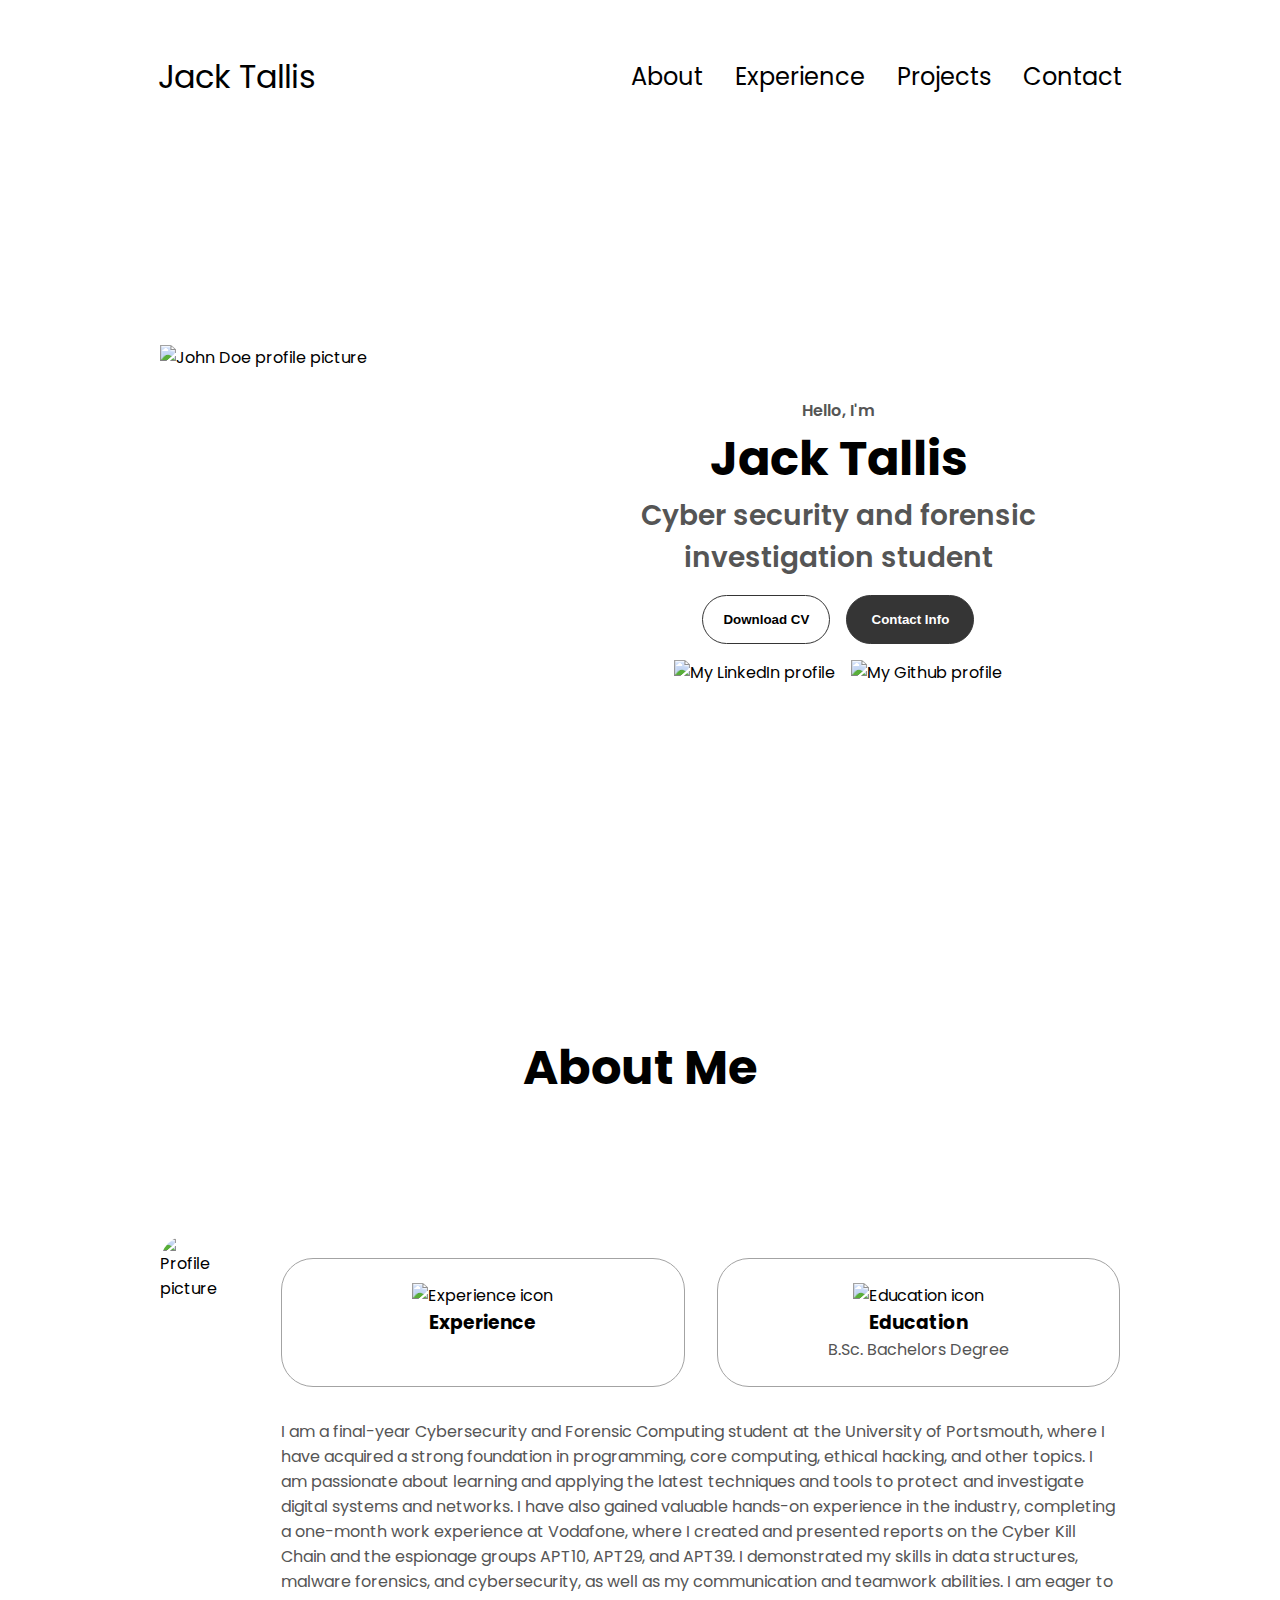
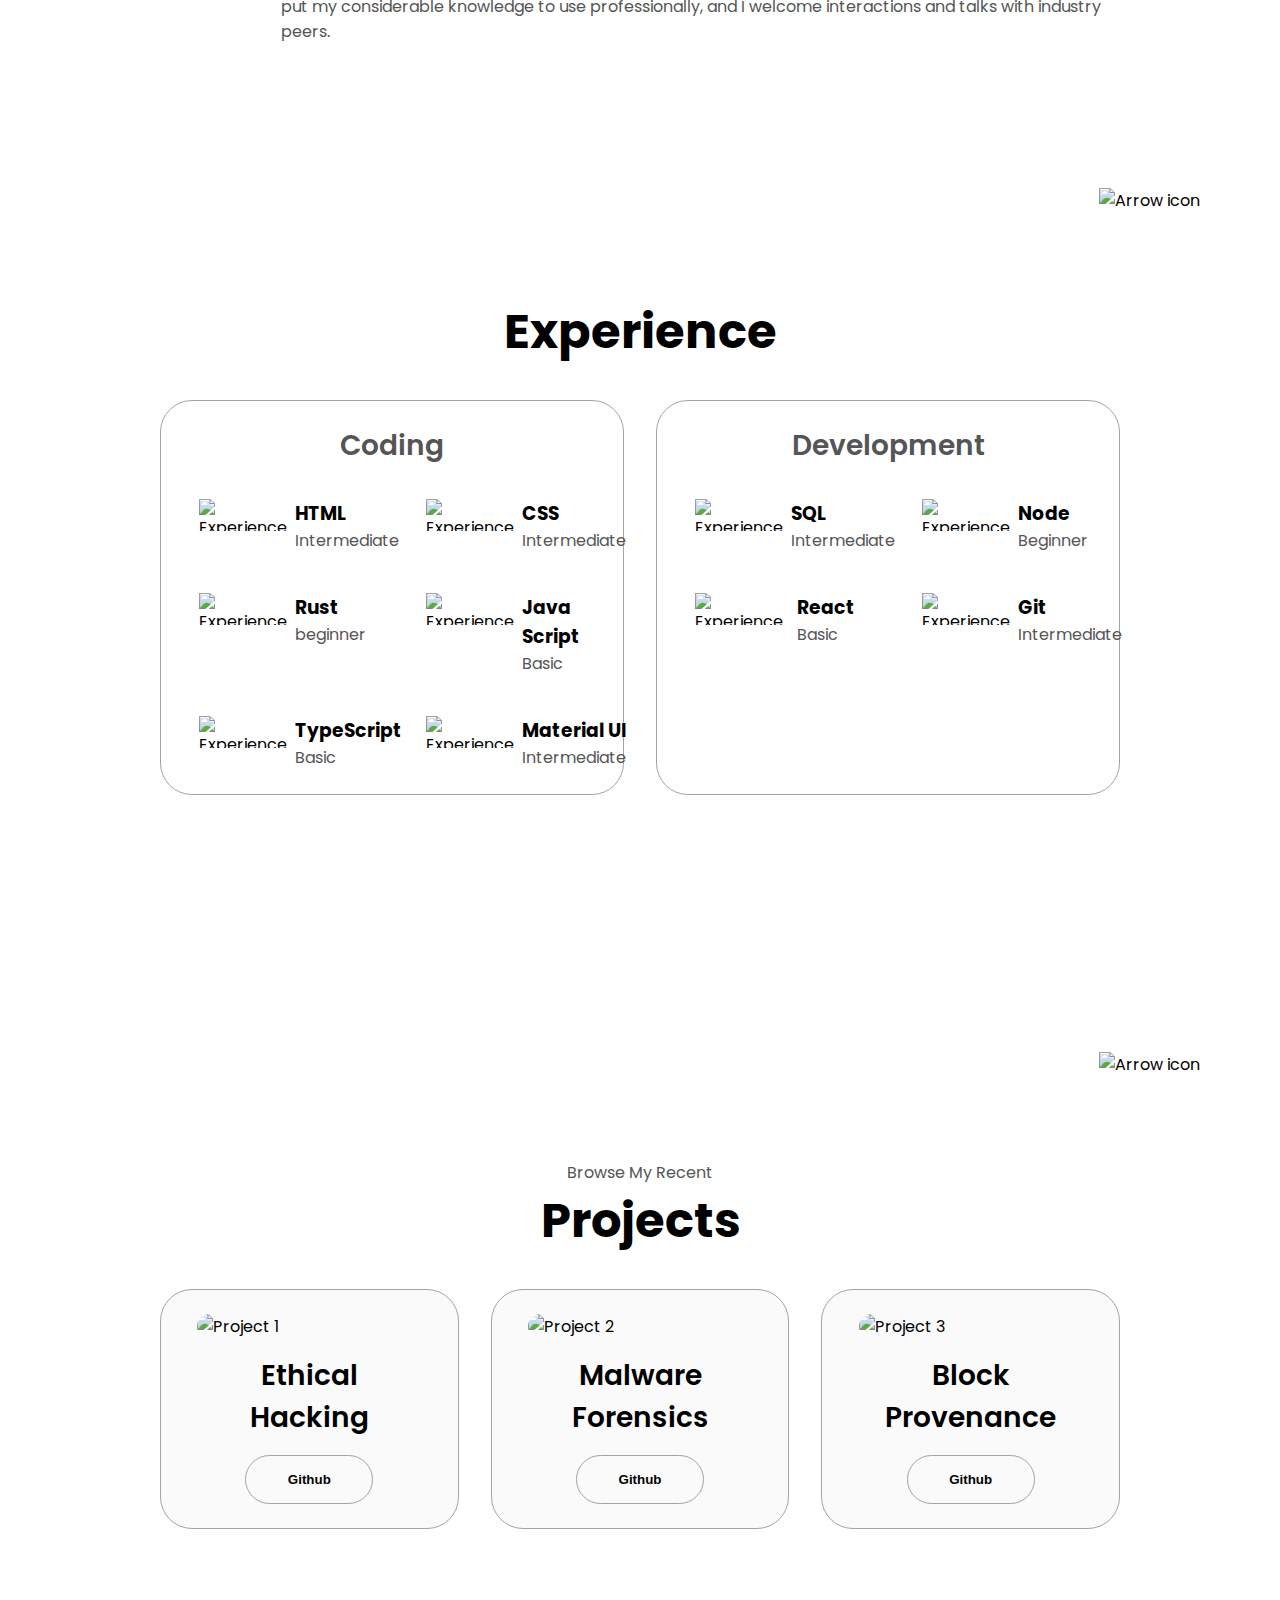
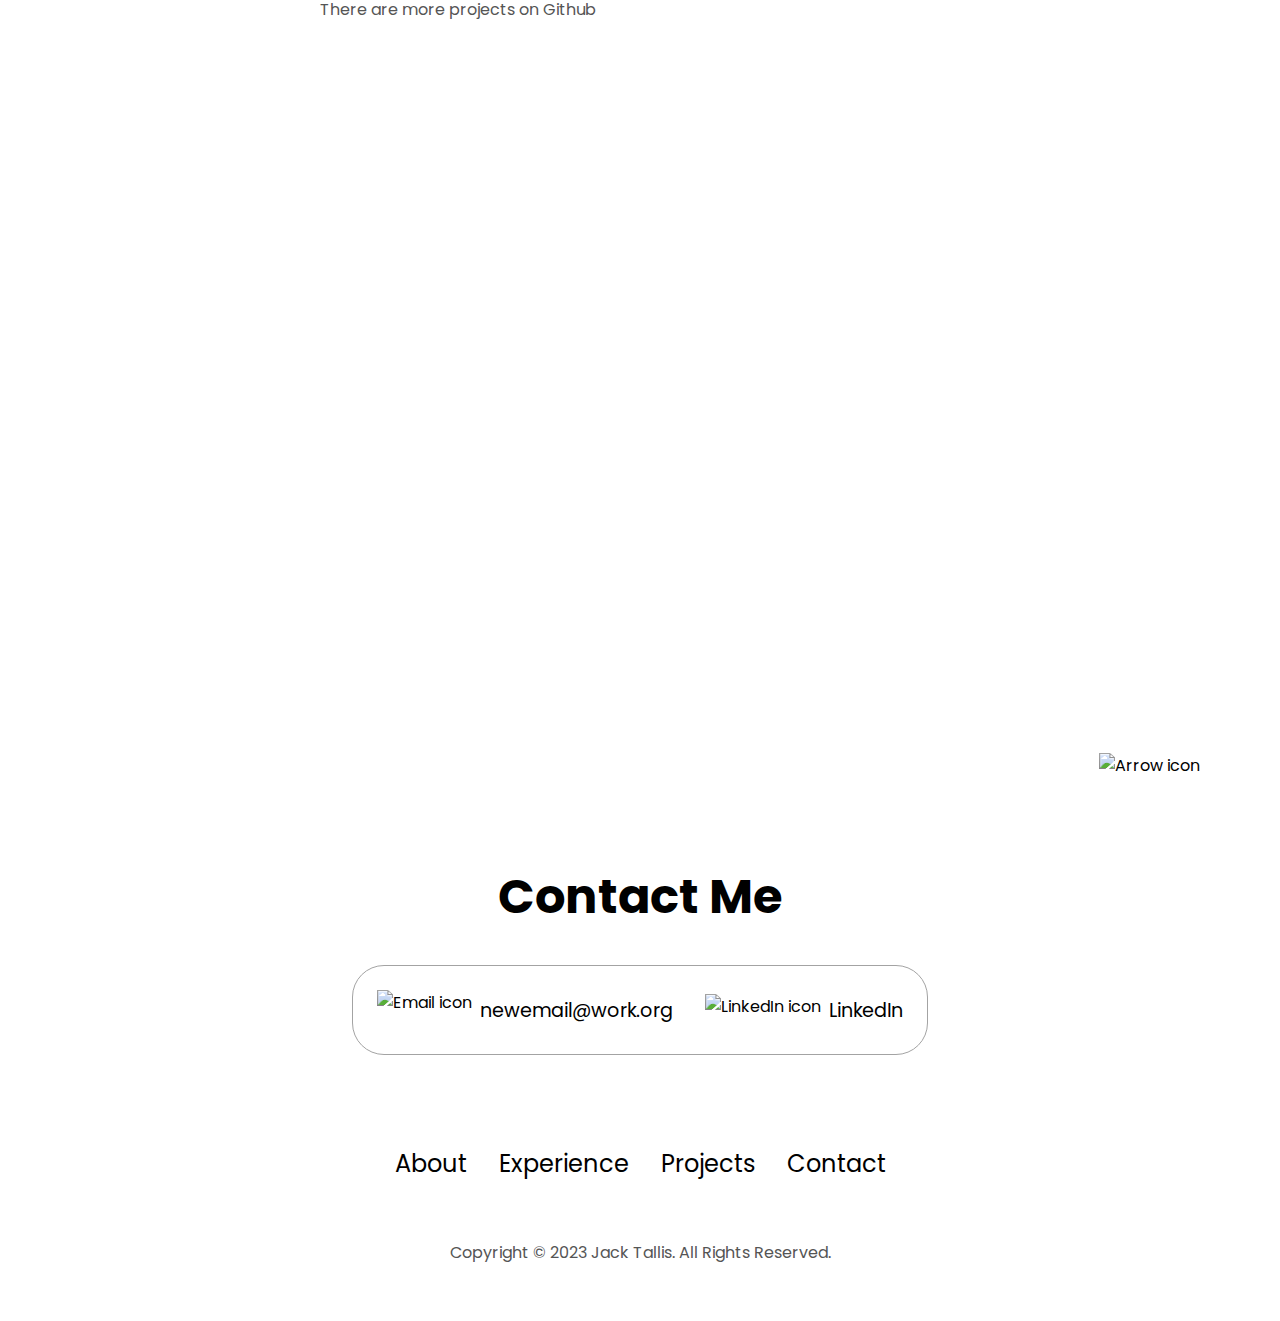
==== index.html @ be86a672 "Add files via upload" ====
<!DOCTYPE html>
<html lang="en">
  <head>
    <meta charset="UTF-8" />
    <meta http-equiv="X-UA-Compatible" content="IE=edge" />
    <meta name="viewport" content="width=device-width, initial-scale=1.0" />
    <title>My Portfolio</title>
    <link rel="stylesheet" href="style.css" />
    <link rel="stylesheet" href="mediaqueries.css" />
  </head>
  <body>
    <nav id="desktop-nav">
      <div class="logo">Jack Tallis</div>
      <div>
        <ul class="nav-links">
          <li><a href="#about">About</a></li>
          <li><a href="#experience">Experience</a></li>
          <li><a href="#projects">Projects</a></li>
          <li><a href="#contact">Contact</a></li>
        </ul>
      </div>
    </nav>
    <nav id="hamburger-nav">
      <div class="logo">Jack Tallis</div>
      <div class="hamburger-menu">
        <div class="hamburger-icon" onclick="toggleMenu()">
          <span></span>
          <span></span>
          <span></span>
        </div>
        <div class="menu-links">
          <li><a href="#about" onclick="toggleMenu()">About</a></li>
          <li><a href="#experience" onclick="toggleMenu()">Experience</a></li>
          <li><a href="#projects" onclick="toggleMenu()">Projects</a></li>
          <li><a href="#contact" onclick="toggleMenu()">Contact</a></li>
        </div>
      </div>
    </nav>
    <section id="profile">
      <div class="section__pic-container">
        <img src="./assets/Question_mark_(black).svg.png" alt="John Doe profile picture" />
      </div>
      <div class="section__text">
        <p class="section__text__p1">Hello, I'm</p>
        <h1 class="title">Jack Tallis</h1>
        <p class="section__text__p2">Cyber security and forensic investigation student</p>
        <div class="btn-container">
          <button
            class="btn btn-color-2"
            onclick="window.open('./assets/Jack_Tallis_CV_2024.docx-2.pdf')"
          >
            Download CV
          </button>
          <button class="btn btn-color-1" onclick="location.href='./#contact'">
            Contact Info
          </button>
        </div>
        <div id="socials-container">
          <img
            src="./assets/linkedin.png"
            alt="My LinkedIn profile"
            class="icon"
            onclick="location.href='https://www.linkedin.com/in/jack-tallis-8a9470176/'"
          />
          <img
            src="./assets/github.png"
            alt="My Github profile"
            class="icon"
            onclick="location.href='https://github.com/JackTallis'"
          />
        </div>
      </div>
    </section>
    <section id="about">
      <p class="section__text__p1"></p>
      <h1 class="title">About Me</h1>
      <div class="section-container">
        <div class="section__pic-container">
          <img
            src="./assets/Question_mark_(black).svg.png"
            alt="Profile picture"
            class="about-pic"
          />
        </div>
        <div class="about-details-container">
          <div class="about-containers">
            <div class="details-container">
              <img
                src="./assets/experience.png"
                alt="Experience icon"
                class="icon"
              />
              <h3>Experience</h3>
              <p> <br /></p>
            </div>
            <div class="details-container">
              <img
                src="./assets/education.png"
                alt="Education icon"
                class="icon"
              />
              <h3>Education</h3>
              <p>B.Sc. Bachelors Degree<br /></p>
            </div>
          </div>
          <div class="text-container">
            <p>
              I am a final-year Cybersecurity and Forensic Computing student at the University of Portsmouth, where I have acquired a strong foundation in programming, core computing, ethical hacking, and other topics. I am passionate about learning and applying the latest techniques and tools to protect and investigate digital systems and networks.

              I have also gained valuable hands-on experience in the industry, completing a one-month work experience at Vodafone, where I created and presented reports on the Cyber Kill Chain and the espionage groups APT10, APT29, and APT39. I demonstrated my skills in data structures, malware forensics, and cybersecurity, as well as my communication and teamwork abilities. I am eager to put my considerable knowledge to use professionally, and I welcome interactions and talks with industry peers.
            </p>
          </div>
        </div>
      </div>
      <img
        src="./assets/arrow.png"
        alt="Arrow icon"
        class="icon arrow"
        onclick="location.href='./#experience'"
      />
    </section>
    <section id="experience">
      <p class="section__text__p1"></p>
      <h1 class="title">Experience</h1>
      <div class="experience-details-container">
        <div class="about-containers">
          <div class="details-container">
            <h2 class="experience-sub-title">Coding</h2>
            <div class="article-container">
              <article>
                <img
                  src="./assets/checkmark.png"
                  alt="Experience icon"
                  class="icon"
                />
                <div>
                  <h3>HTML</h3>
                  <p>Intermediate</p>
                </div>
              </article>
              <article>
                <img
                  src="./assets/checkmark.png"
                  alt="Experience icon"
                  class="icon"
                />
                <div>
                  <h3>CSS</h3>
                  <p>Intermediate</p>
                </div>
              </article>
              <article>
                <img
                  src="./assets/checkmark.png"
                  alt="Experience icon"
                  class="icon"
                />
                <div>
                  <h3>Rust</h3>
                  <p>beginner</p>
                </div>
              </article>
              <article>
                <img
                  src="./assets/checkmark.png"
                  alt="Experience icon"
                  class="icon"
                />
                <div>
                  <h3>Java Script</h3>
                  <p>Basic</p>
                </div>
              </article>
              <article>
                <img
                  src="./assets/checkmark.png"
                  alt="Experience icon"
                  class="icon"
                />
                <div>
                  <h3>TypeScript</h3>
                  <p>Basic</p>
                </div>
              </article>
              <article>
                <img
                  src="./assets/checkmark.png"
                  alt="Experience icon"
                  class="icon"
                />
                <div>
                  <h3>Material UI</h3>
                  <p>Intermediate</p>
                </div>
              </article>
            </div>
          </div>
          <div class="details-container">
            <h2 class="experience-sub-title">Development</h2>
            <div class="article-container">
              <article>
                <img
                  src="./assets/checkmark.png"
                  alt="Experience icon"
                  class="icon"
                />
                <div>
                  <h3>SQL</h3>
                  <p>Intermediate</p>
                </div>
              </article>
              <article>
                <img
                  src="./assets/checkmark.png"
                  alt="Experience icon"
                  class="icon"
                />
                <div>
                  <h3>Node</h3>
                  <p>Beginner</p>
                </div>
              </article>
              <article>
                <img
                  src="./assets/checkmark.png"
                  alt="Experience icon"
                  class="icon"
                />
                <div>
                  <h3>React</h3>
                  <p>Basic</p>
                </div>
              </article>
              <article>
                <img
                  src="./assets/checkmark.png"
                  alt="Experience icon"
                  class="icon"
                />
                <div>
                  <h3>Git</h3>
                  <p>Intermediate</p>
                </div>
              </article>
            </div>
          </div>
        </div>
      </div>
      <img
        src="./assets/arrow.png"
        alt="Arrow icon"
        class="icon arrow"
        onclick="location.href='./#projects'"
      />
    </section>
    <section id="projects">
      <p class="section__text__p1">Browse My Recent</p>
      <h1 class="title">Projects</h1>
      <div class="experience-details-container">
        <div class="about-containers">
          <div class="details-container color-container">
            <div class="article-container">
              <img
                src="./assets/Question_mark_(black).svg.png"
                alt="Project 1"
                class="project-img"
              />
            </div>
            <h2 class="experience-sub-title project-title">Ethical Hacking</h2>
            <div class="btn-container">
              <button
                class="btn btn-color-2 project-btn"
                onclick="location.href='https://github.com/JackTallis'"
              >
                Github
              </button>
            </div>
          </div>
          <div class="details-container color-container">
            <div class="article-container">
              <img
                src="./assets/Question_mark_(black).svg.png"
                alt="Project 2"
                class="project-img"
              />
            </div>
            <h2 class="experience-sub-title project-title">Malware Forensics</h2>
            <div class="btn-container">
              <button
                class="btn btn-color-2 project-btn"
                onclick="location.href='https://github.com/JackTallis'"
              >
                Github
              </button>
            </div>
          </div>
          <div class="details-container color-container">
            <div class="article-container">
              <img
                src="./assets/Question_mark_(black).svg.png"
                alt="Project 3"
                class="project-img"
              />
            </div>
            <h2 class="experience-sub-title project-title">Block Provenance</h2>
            <div class="btn-container">
              <button
                class="btn btn-color-2 project-btn"
                onclick="location.href='https://github.com/JackTallis'"
              >
                Github
              </button>
            </div>
          </div>
        </div>
      </div>
      <img
        src="./assets/arrow.png"
        alt="Arrow icon"
        class="icon arrow"
        onclick="location.href='./#contact'"
      />
      <section> <p> There are more projects on Github</p></section>

    </section>
    <section id="contact">
      <p class="section__text__p1"></p>
      <h1 class="title">Contact Me</h1>
      <div class="contact-info-upper-container">
        <div class="contact-info-container">
          <img
            src="./assets/email.png"
            alt="Email icon"
            class="icon contact-icon email-icon"
          />
          <p><a href="mailto:examplemail@gmail.com">newemail@work.org</a></p>
        </div>
        <div class="contact-info-container">
          <img
            src="./assets/linkedin.png"
            alt="LinkedIn icon"
            class="icon contact-icon"
          />
          <p><a href="https://www.linkedin.com/in/jack-tallis-8a9470176/">LinkedIn</a></p>
        </div>
      </div>
    </section>
    <footer>
      <nav>
        <div class="nav-links-container">
          <ul class="nav-links">
            <li><a href="#about">About</a></li>
            <li><a href="#experience">Experience</a></li>
            <li><a href="#projects">Projects</a></li>
            <li><a href="#contact">Contact</a></li>
          </ul>
        </div>
      </nav>
      <p>Copyright &#169; 2023 Jack Tallis. All Rights Reserved.</p>
    </footer>
    <script src="script.js"></script>
  </body>
</html>
---- style.css ----
/* GENERAL */

@import url("https://fonts.googleapis.com/css2?family=Poppins:wght@300;400;500;600&display=swap");

* {
  margin: 0;
  padding: 0;
}

body {
  font-family: "Poppins", sans-serif;
}

html {
  scroll-behavior: smooth;
}

p {
  color: rgb(85, 85, 85);
}

/* TRANSITION */

a,
.btn {
  transition: all 300ms ease;
}

/* DESKTOP NAV */

nav,
.nav-links {
  display: flex;
}

nav {
  justify-content: space-around;
  align-items: center;
  height: 17vh;
}

.nav-links {
  gap: 2rem;
  list-style: none;
  font-size: 1.5rem;
}

a {
  color: black;
  text-decoration: none;
  text-decoration-color: white;
}

a:hover {
  color: grey;
  text-decoration: underline;
  text-underline-offset: 1rem;
  text-decoration-color: rgb(181, 181, 181);
}

.logo {
  font-size: 2rem;
}

.logo:hover {
  cursor: default;
}

/* HAMBURGER MENU */

#hamburger-nav {
  display: none;
}

.hamburger-menu {
  position: relative;
  display: inline-block;
}

.hamburger-icon {
  display: flex;
  flex-direction: column;
  justify-content: space-between;
  height: 24px;
  width: 30px;
  cursor: pointer;
}

.hamburger-icon span {
  width: 100%;
  height: 2px;
  background-color: black;
  transition: all 0.3 ease-in-out;
}

.menu-links {
  position: absolute;
  top: 100%;
  right: 0;
  background-color: white;
  width: fit-content;
  max-height: 0;
  overflow: hidden;
  transition: all 0.3 ease-in-out;
}

.menu-links a {
  display: block;
  padding: 10px;
  text-align: center;
  font-size: 1.5rem;
  color: black;
  text-decoration: none;
  transition: all 0.3 ease-in-out;
}

.menu-links li {
  list-style: none;
}

.menu-links.open {
  max-height: 300px;
}

.hamburger-icon.open span:first-child {
  transform: rotate(45deg) translate(10px, 5px);
}

.hamburger-icon.open span:nth-child(2) {
  opacity: 0;
}

.hamburger-icon.open span:last-child {
  transform: rotate(-45deg) translate(10px, -5px);
}

.hamburger-icon span:first-child {
  transform: none;
}

.hamburger-icon span:first-child {
  opacity: 1;
}

.hamburger-icon span:first-child {
  transform: none;
}

/* SECTIONS */

section {
  padding-top: 4vh;
  height: 96vh;
  margin: 0 10rem;
  box-sizing: border-box;
  min-height: fit-content;
}

.section-container {
  display: flex;
}

/* PROFILE SECTION */

#profile {
  display: flex;
  justify-content: center;
  gap: 5rem;
  height: 80vh;
}

.section__pic-container {
  display: flex;
  height: 400px;
  width: 400px;
  margin: auto 0;
}

.section__text {
  align-self: center;
  text-align: center;
}

.section__text p {
  font-weight: 600;
}

.section__text__p1 {
  text-align: center;
}

.section__text__p2 {
  font-size: 1.75rem;
  margin-bottom: 1rem;
}

.title {
  font-size: 3rem;
  text-align: center;
}

#socials-container {
  display: flex;
  justify-content: center;
  margin-top: 1rem;
  gap: 1rem;
}

/* ICONS */

.icon {
  cursor: pointer;
  height: 2rem;
}

/* BUTTONS */

.btn-container {
  display: flex;
  justify-content: center;
  gap: 1rem;
}

.btn {
  font-weight: 600;
  transition: all 300ms ease;
  padding: 1rem;
  width: 8rem;
  border-radius: 2rem;
}

.btn-color-1,
.btn-color-2 {
  border: rgb(53, 53, 53) 0.1rem solid;
}

.btn-color-1:hover,
.btn-color-2:hover {
  cursor: pointer;
}

.btn-color-1,
.btn-color-2:hover {
  background: rgb(53, 53, 53);
  color: white;
}

.btn-color-1:hover {
  background: rgb(0, 0, 0);
}

.btn-color-2 {
  background: none;
}

.btn-color-2:hover {
  border: rgb(255, 255, 255) 0.1rem solid;
}

.btn-container {
  gap: 1rem;
}

/* ABOUT SECTION */

#about {
  position: relative;
}

.about-containers {
  gap: 2rem;
  margin-bottom: 2rem;
  margin-top: 2rem;
}

.about-details-container {
  justify-content: center;
  flex-direction: column;
}

.about-containers,
.about-details-container {
  display: flex;
}

.about-pic {
  border-radius: 2rem;
}

.arrow {
  position: absolute;
  right: -5rem;
  bottom: 2.5rem;
}

.details-container {
  padding: 1.5rem;
  flex: 1;
  background: white;
  border-radius: 2rem;
  border: rgb(53, 53, 53) 0.1rem solid;
  border-color: rgb(163, 163, 163);
  text-align: center;
}

.section-container {
  gap: 4rem;
  height: 80%;
}

.section__pic-container {
  height: 400px;
  width: 400px;
  margin: auto 0;
}

/* EXPERIENCE SECTION */

#experience {
  position: relative;
}

.experience-sub-title {
  color: rgb(85, 85, 85);
  font-weight: 600;
  font-size: 1.75rem;
  margin-bottom: 2rem;
}

.experience-details-container {
  display: flex;
  justify-content: center;
  flex-direction: column;
}

.article-container {
  display: flex;
  text-align: initial;
  flex-wrap: wrap;
  flex-direction: row;
  gap: 2.5rem;
  justify-content: space-around;
}

article {
  display: flex;
  width: 10rem;
  justify-content: space-around;
  gap: 0.5rem;
}

article .icon {
  cursor: default;
}

/* PROJECTS SECTION */

#projects {
  position: relative;
}

.color-container {
  border-color: rgb(163, 163, 163);
  background: rgb(250, 250, 250);
}

.project-img {
  border-radius: 2rem;
  width: 90%;
  height: 90%;
}

.project-title {
  margin: 1rem;
  color: black;
}

.project-btn {
  color: black;
  border-color: rgb(163, 163, 163);
}

/* CONTACT */

#contact {
  display: flex;
  justify-content: center;
  flex-direction: column;
  height: 70vh;
}

.contact-info-upper-container {
  display: flex;
  justify-content: center;
  border-radius: 2rem;
  border: rgb(53, 53, 53) 0.1rem solid;
  border-color: rgb(163, 163, 163);
  background: (250, 250, 250);
  margin: 2rem auto;
  padding: 0.5rem;
}

.contact-info-container {
  display: flex;
  align-items: center;
  justify-content: center;
  gap: 0.5rem;
  margin: 1rem;
}

.contact-info-container p {
  font-size: larger;
}

.contact-icon {
  cursor: default;
}

.email-icon {
  height: 2.5rem;
}

/* FOOTER SECTION */

footer {
  height: 26vh;
  margin: 0 1rem;
}

footer p {
  text-align: center;
}
---- mediaqueries.css ----
@media screen and (max-width: 1400px) {
  #profile {
    height: 83vh;
    margin-bottom: 6rem;
  }
  .about-containers {
    flex-wrap: wrap;
  }
  #contact,
  #projects {
    height: fit-content;
  }
}

@media screen and (max-width: 1200px) {
  #desktop-nav {
    display: none;
  }
  #hamburger-nav {
    display: flex;
  }
  #experience,
  .experience-details-container {
    margin-top: 2rem;
  }
  #profile,
  .section-container {
    display: block;
  }
  .arrow {
    display: none;
  }
  section,
  .section-container {
    height: fit-content;
  }
  section {
    margin: 0 5%;
  }
  .section__pic-container {
    width: 275px;
    height: 275px;
    margin: 0 auto 2rem;
  }
  .about-containers {
    margin-top: 0;
  }
}

@media screen and (max-width: 600px) {
  #contact,
  footer {
    height: 40vh;
  }
  #profile {
    height: 83vh;
    margin-bottom: 0;
  }
  article {
    font-size: 1rem;
  }
  footer nav {
    height: fit-content;
    margin-bottom: 2rem;
  }
  .about-containers,
  .contact-info-upper-container,
  .btn-container {
    flex-wrap: wrap;
  }
  .contact-info-container {
    margin: 0;
  }
  .contact-info-container p,
  .nav-links li a {
    font-size: 1rem;
  }
  .experience-sub-title {
    font-size: 1.25rem;
  }
  .logo {
    font-size: 1.5rem;
  }
  .nav-links {
    flex-direction: column;
    gap: 0.5rem;
    text-align: center;
  }
  .section__pic-container {
    width: auto;
    height: 46vw;
    justify-content: center;
  }
  .section__text__p2 {
    font-size: 1.25rem;
  }
  .title {
    font-size: 2rem;
  }
  .text-container {
    text-align: justify;
  }
}
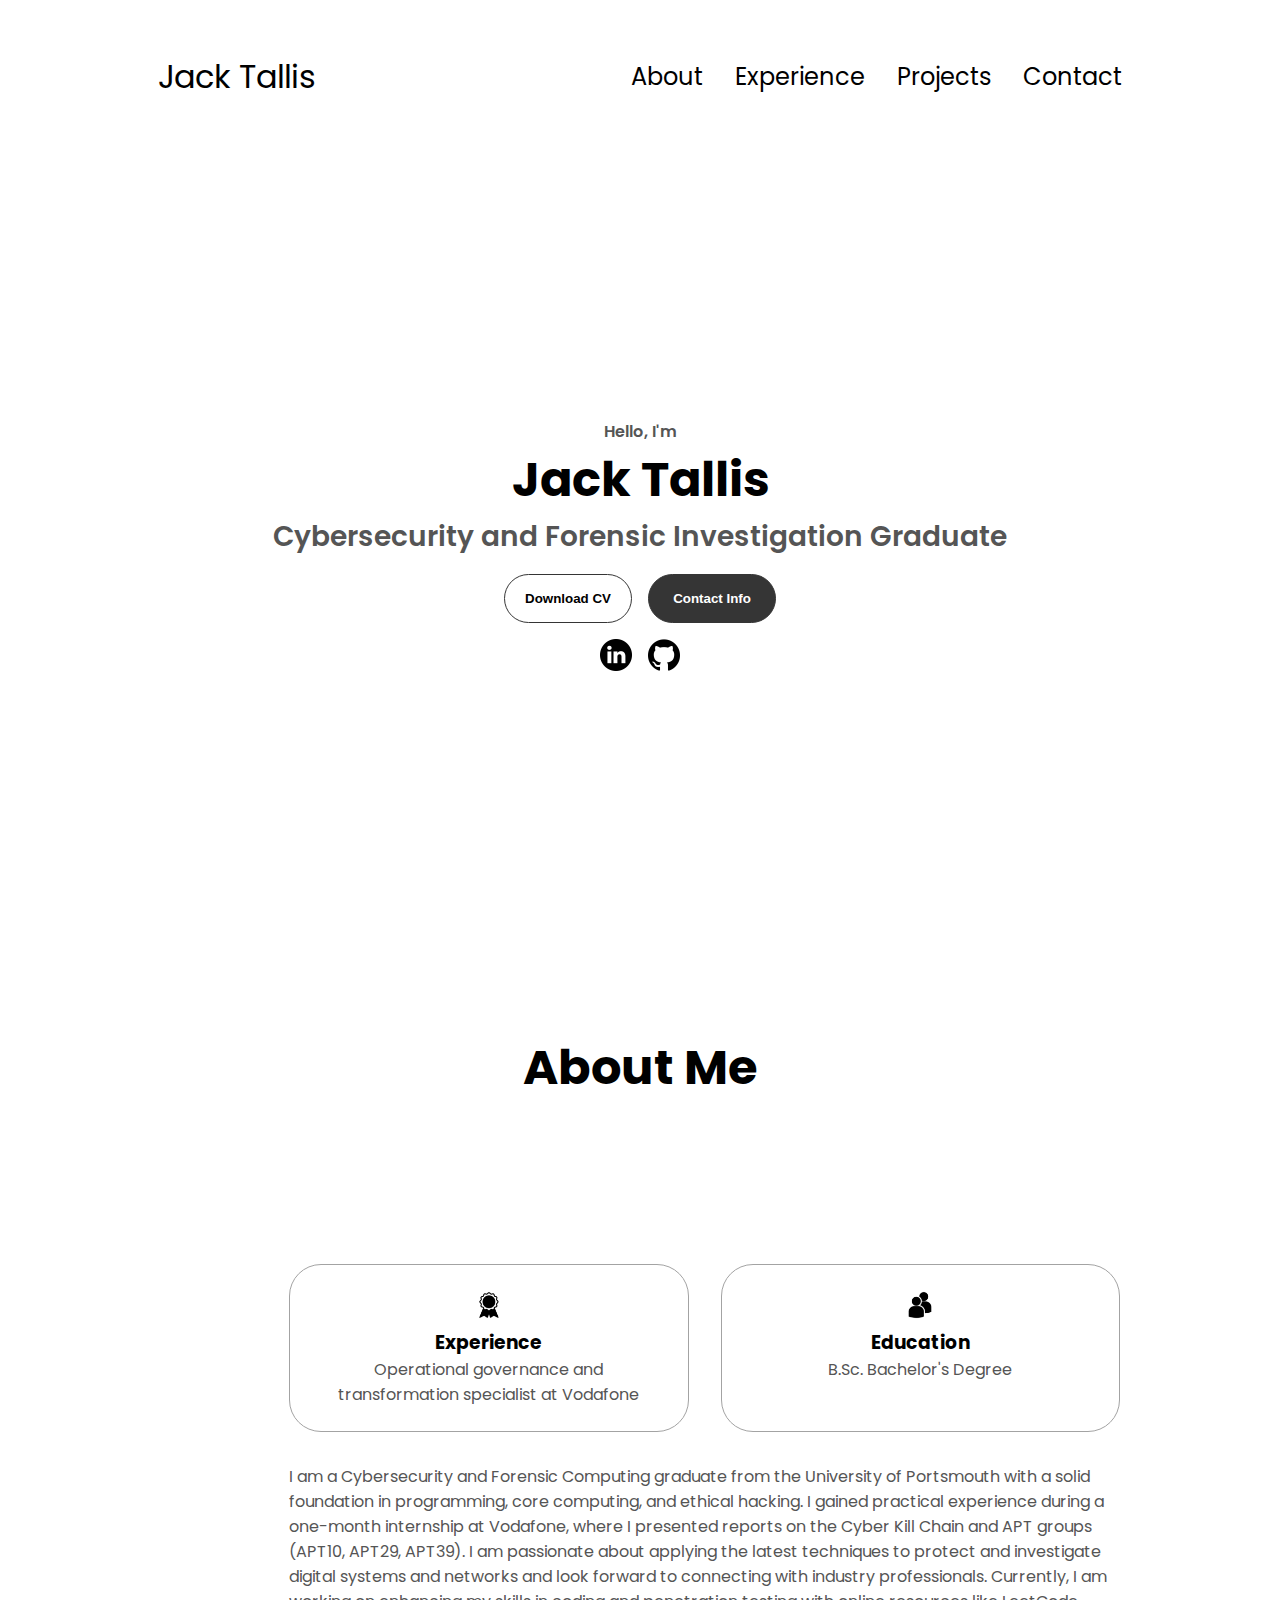
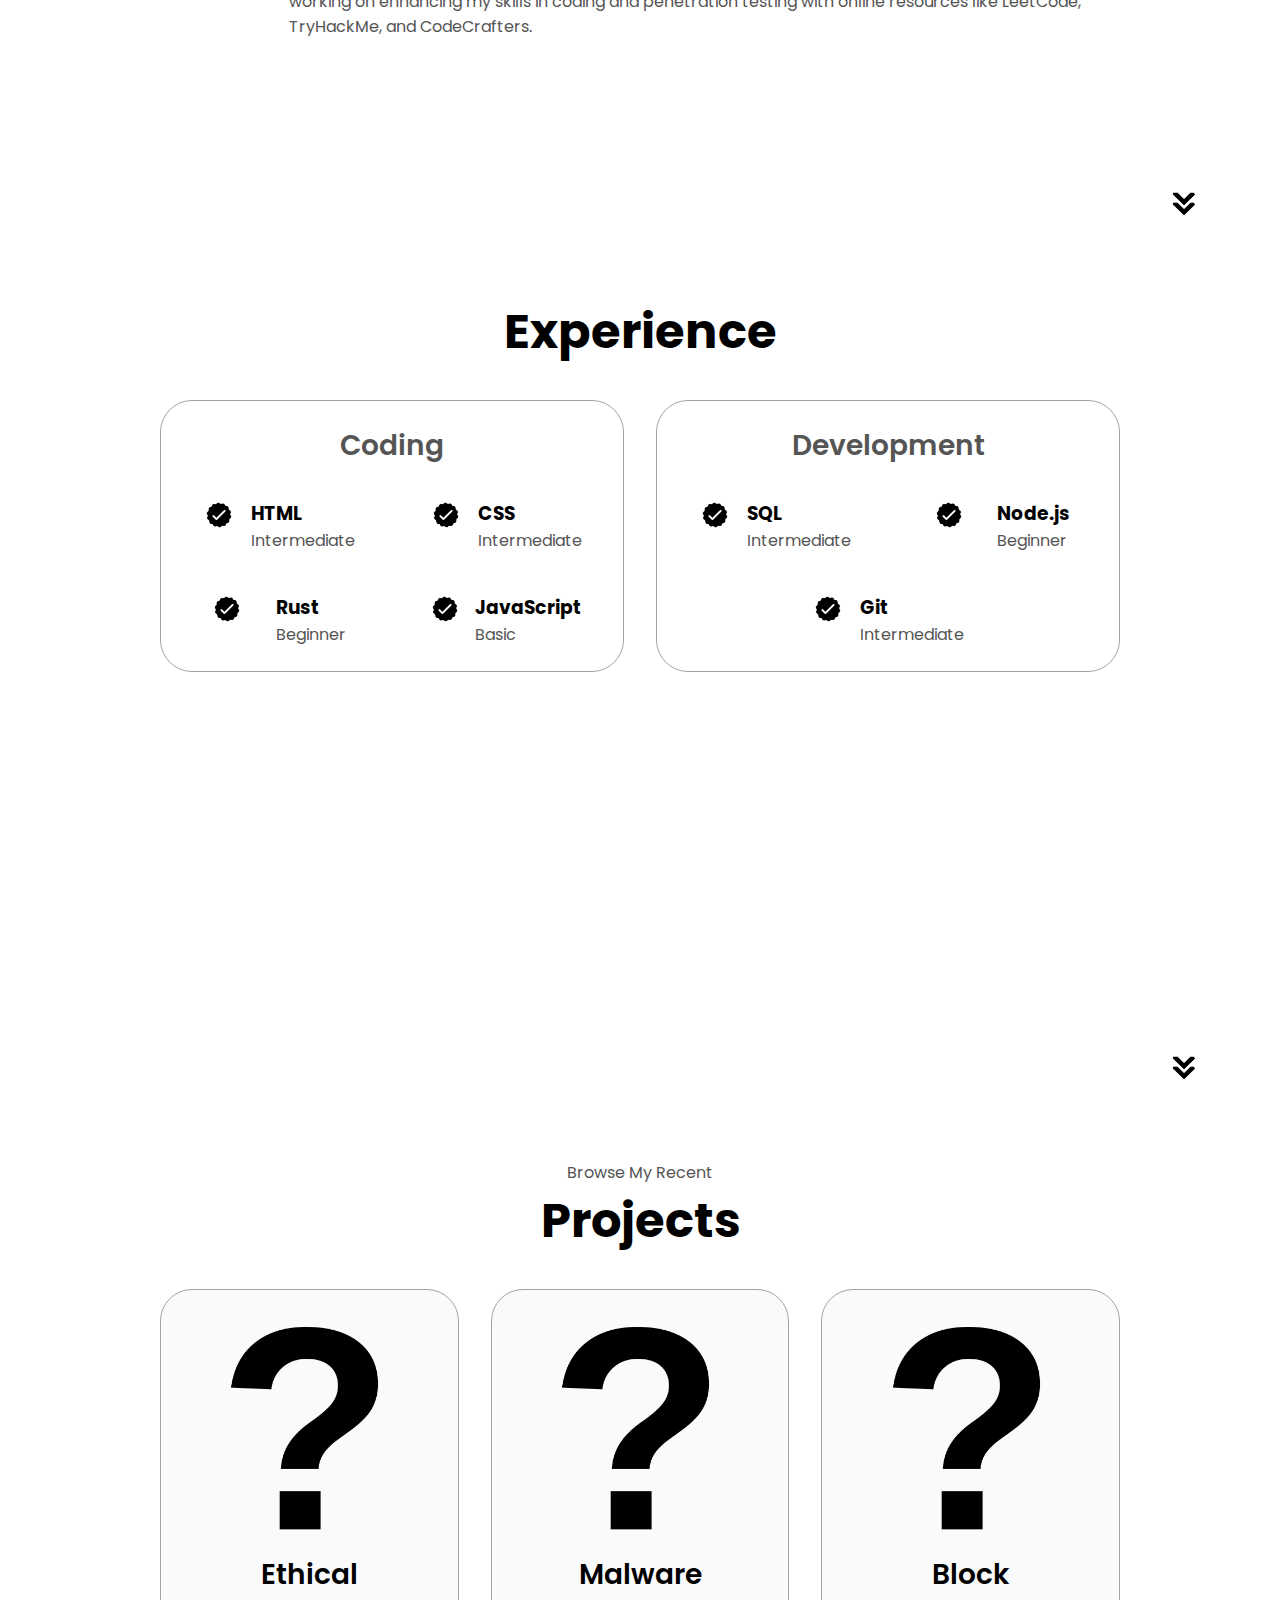
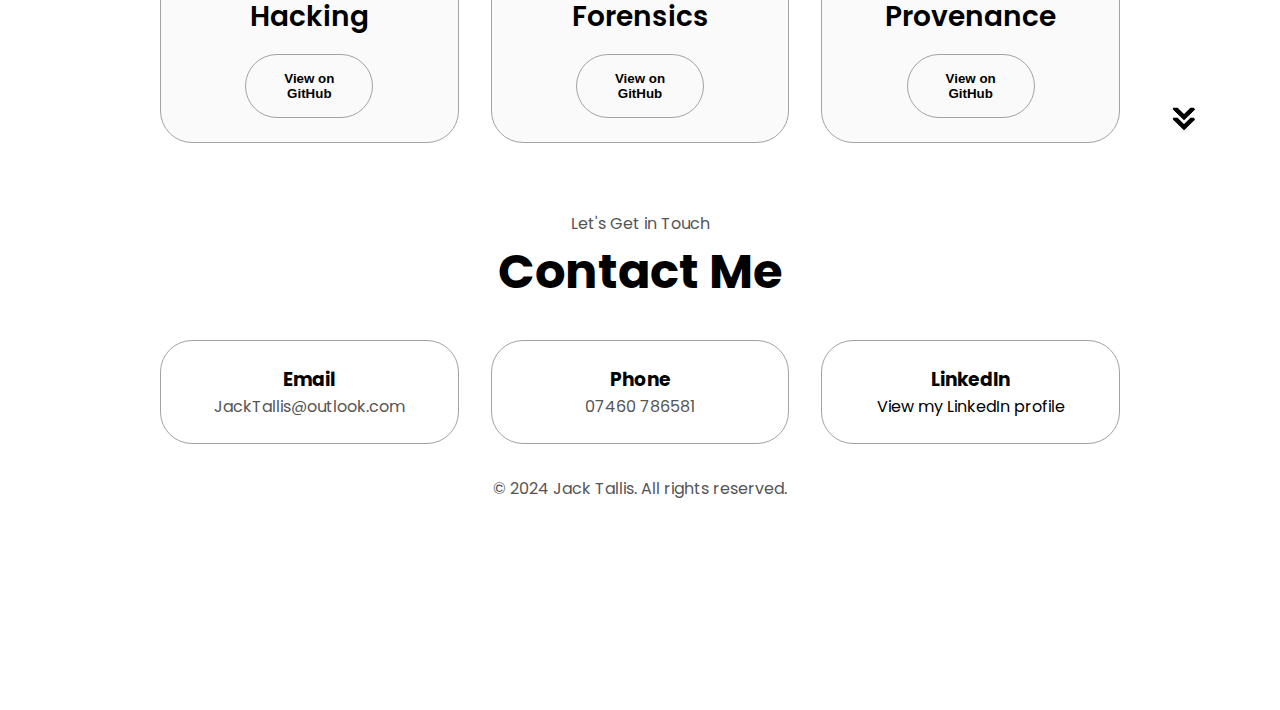
==== commit 2688313d: "Update index.html" ====
--- a/index.html
+++ b/index.html
@@ -5,6 +5,7 @@
     <meta http-equiv="X-UA-Compatible" content="IE=edge" />
     <meta name="viewport" content="width=device-width, initial-scale=1.0" />
     <title>My Portfolio</title>
+    <meta name="description" content="Jack Tallis's portfolio showcasing experience in cybersecurity, forensic investigation, and programming projects." />
     <link rel="stylesheet" href="style.css" />
     <link rel="stylesheet" href="mediaqueries.css" />
   </head>
@@ -20,223 +21,133 @@
         </ul>
       </div>
     </nav>
+
     <nav id="hamburger-nav">
       <div class="logo">Jack Tallis</div>
       <div class="hamburger-menu">
-        <div class="hamburger-icon" onclick="toggleMenu()">
+        <div class="hamburger-icon" aria-label="Toggle navigation menu" onclick="toggleMenu()">
           <span></span>
           <span></span>
           <span></span>
         </div>
-        <div class="menu-links">
+        <ul class="menu-links" aria-hidden="true">
           <li><a href="#about" onclick="toggleMenu()">About</a></li>
           <li><a href="#experience" onclick="toggleMenu()">Experience</a></li>
           <li><a href="#projects" onclick="toggleMenu()">Projects</a></li>
           <li><a href="#contact" onclick="toggleMenu()">Contact</a></li>
-        </div>
+        </ul>
       </div>
     </nav>
+
     <section id="profile">
-      <div class="section__pic-container">
-        <img src="./assets/Question_mark_(black).svg.png" alt="John Doe profile picture" />
-      </div>
       <div class="section__text">
         <p class="section__text__p1">Hello, I'm</p>
         <h1 class="title">Jack Tallis</h1>
-        <p class="section__text__p2">Cyber security and forensic investigation student</p>
+        <p class="section__text__p2">Cybersecurity and Forensic Investigation Graduate</p>
         <div class="btn-container">
-          <button
-            class="btn btn-color-2"
-            onclick="window.open('./assets/Jack_Tallis_CV_2024.docx-2.pdf')"
-          >
+          <button class="btn btn-color-2" onclick="window.open('./assets/Jack_tallis_Cyber_CV.pdf')">
             Download CV
           </button>
-          <button class="btn btn-color-1" onclick="location.href='./#contact'">
+          <button class="btn btn-color-1" onclick="location.href='#contact'">
             Contact Info
           </button>
         </div>
         <div id="socials-container">
-          <img
-            src="./assets/linkedin.png"
-            alt="My LinkedIn profile"
-            class="icon"
-            onclick="location.href='https://www.linkedin.com/in/jack-tallis-8a9470176/'"
-          />
-          <img
-            src="./assets/github.png"
-            alt="My Github profile"
-            class="icon"
-            onclick="location.href='https://github.com/JackTallis'"
-          />
-        </div>
-      </div>
-    </section>
+          <img src="./assets/linkedin.png" alt="LinkedIn logo - link to my LinkedIn profile" class="icon" onclick="location.href='https://www.linkedin.com/in/jack-tallis-8a9470176/'" />
+          <img src="./assets/github.png" alt="GitHub logo - link to my GitHub profile" class="icon" onclick="location.href='https://github.com/JackTallis'" />
+        </div>
+      </div>
+    </section>
+
     <section id="about">
-      <p class="section__text__p1"></p>
       <h1 class="title">About Me</h1>
       <div class="section-container">
-        <div class="section__pic-container">
-          <img
-            src="./assets/Question_mark_(black).svg.png"
-            alt="Profile picture"
-            class="about-pic"
-          />
-        </div>
+        <div class="section__pic-container"></div>
+
         <div class="about-details-container">
           <div class="about-containers">
             <div class="details-container">
-              <img
-                src="./assets/experience.png"
-                alt="Experience icon"
-                class="icon"
-              />
+              <img src="./assets/experience.png" alt="Experience icon" class="icon" />
               <h3>Experience</h3>
-              <p> <br /></p>
+              <p>Operational governance and transformation specialist at Vodafone</p>
             </div>
             <div class="details-container">
-              <img
-                src="./assets/education.png"
-                alt="Education icon"
-                class="icon"
-              />
+              <img src="./assets/education.png" alt="Education icon" class="icon" />
               <h3>Education</h3>
-              <p>B.Sc. Bachelors Degree<br /></p>
+              <p>B.Sc. Bachelor's Degree</p>
             </div>
           </div>
           <div class="text-container">
             <p>
-              I am a final-year Cybersecurity and Forensic Computing student at the University of Portsmouth, where I have acquired a strong foundation in programming, core computing, ethical hacking, and other topics. I am passionate about learning and applying the latest techniques and tools to protect and investigate digital systems and networks.
-
-              I have also gained valuable hands-on experience in the industry, completing a one-month work experience at Vodafone, where I created and presented reports on the Cyber Kill Chain and the espionage groups APT10, APT29, and APT39. I demonstrated my skills in data structures, malware forensics, and cybersecurity, as well as my communication and teamwork abilities. I am eager to put my considerable knowledge to use professionally, and I welcome interactions and talks with industry peers.
+              I am a Cybersecurity and Forensic Computing graduate from the University of Portsmouth with a solid foundation in programming, core computing, and ethical hacking. I gained practical experience during a one-month internship at Vodafone, where I presented reports on the Cyber Kill Chain and APT groups (APT10, APT29, APT39). I am passionate about applying the latest techniques to protect and investigate digital systems and networks and look forward to connecting with industry professionals.
+              Currently, I am working on enhancing my skills in coding and penetration testing with online resources like LeetCode, TryHackMe, and CodeCrafters.
             </p>
           </div>
         </div>
       </div>
-      <img
-        src="./assets/arrow.png"
-        alt="Arrow icon"
-        class="icon arrow"
-        onclick="location.href='./#experience'"
-      />
-    </section>
+      <img src="./assets/arrow.png" alt="Arrow icon to scroll to the next section" class="icon arrow" onclick="location.href='#experience'" />
+    </section>
+
     <section id="experience">
-      <p class="section__text__p1"></p>
       <h1 class="title">Experience</h1>
+      <div class="badge-container">
+        <script src="https://tryhackme.com/badge/606641"></script>
+      </div>
       <div class="experience-details-container">
         <div class="about-containers">
           <div class="details-container">
             <h2 class="experience-sub-title">Coding</h2>
             <div class="article-container">
               <article>
-                <img
-                  src="./assets/checkmark.png"
-                  alt="Experience icon"
-                  class="icon"
-                />
+                <img src="./assets/checkmark.png" alt="Checkmark icon" class="icon" />
                 <div>
                   <h3>HTML</h3>
                   <p>Intermediate</p>
                 </div>
               </article>
               <article>
-                <img
-                  src="./assets/checkmark.png"
-                  alt="Experience icon"
-                  class="icon"
-                />
+                <img src="./assets/checkmark.png" alt="Checkmark icon" class="icon" />
                 <div>
                   <h3>CSS</h3>
                   <p>Intermediate</p>
                 </div>
               </article>
               <article>
-                <img
-                  src="./assets/checkmark.png"
-                  alt="Experience icon"
-                  class="icon"
-                />
+                <img src="./assets/checkmark.png" alt="Checkmark icon" class="icon" />
                 <div>
                   <h3>Rust</h3>
-                  <p>beginner</p>
-                </div>
-              </article>
-              <article>
-                <img
-                  src="./assets/checkmark.png"
-                  alt="Experience icon"
-                  class="icon"
-                />
-                <div>
-                  <h3>Java Script</h3>
+                  <p>Beginner</p>
+                </div>
+              </article>
+              <article>
+                <img src="./assets/checkmark.png" alt="Checkmark icon" class="icon" />
+                <div>
+                  <h3>JavaScript</h3>
                   <p>Basic</p>
                 </div>
               </article>
-              <article>
-                <img
-                  src="./assets/checkmark.png"
-                  alt="Experience icon"
-                  class="icon"
-                />
-                <div>
-                  <h3>TypeScript</h3>
-                  <p>Basic</p>
-                </div>
-              </article>
-              <article>
-                <img
-                  src="./assets/checkmark.png"
-                  alt="Experience icon"
-                  class="icon"
-                />
-                <div>
-                  <h3>Material UI</h3>
-                  <p>Intermediate</p>
-                </div>
-              </article>
-            </div>
-          </div>
+            </div>
+          </div>
+
           <div class="details-container">
             <h2 class="experience-sub-title">Development</h2>
             <div class="article-container">
               <article>
-                <img
-                  src="./assets/checkmark.png"
-                  alt="Experience icon"
-                  class="icon"
-                />
+                <img src="./assets/checkmark.png" alt="Checkmark icon" class="icon" />
                 <div>
                   <h3>SQL</h3>
                   <p>Intermediate</p>
                 </div>
               </article>
               <article>
-                <img
-                  src="./assets/checkmark.png"
-                  alt="Experience icon"
-                  class="icon"
-                />
-                <div>
-                  <h3>Node</h3>
+                <img src="./assets/checkmark.png" alt="Checkmark icon" class="icon" />
+                <div>
+                  <h3>Node.js</h3>
                   <p>Beginner</p>
                 </div>
               </article>
               <article>
-                <img
-                  src="./assets/checkmark.png"
-                  alt="Experience icon"
-                  class="icon"
-                />
-                <div>
-                  <h3>React</h3>
-                  <p>Basic</p>
-                </div>
-              </article>
-              <article>
-                <img
-                  src="./assets/checkmark.png"
-                  alt="Experience icon"
-                  class="icon"
-                />
+                <img src="./assets/checkmark.png" alt="Checkmark icon" class="icon" />
                 <div>
                   <h3>Git</h3>
                   <p>Intermediate</p>
@@ -246,13 +157,9 @@
           </div>
         </div>
       </div>
-      <img
-        src="./assets/arrow.png"
-        alt="Arrow icon"
-        class="icon arrow"
-        onclick="location.href='./#projects'"
-      />
-    </section>
+      <img src="./assets/arrow.png" alt="Arrow icon to scroll to the next section" class="icon arrow" onclick="location.href='#projects'" />
+    </section>
+
     <section id="projects">
       <p class="section__text__p1">Browse My Recent</p>
       <h1 class="title">Projects</h1>
@@ -260,104 +167,71 @@
         <div class="about-containers">
           <div class="details-container color-container">
             <div class="article-container">
-              <img
-                src="./assets/Question_mark_(black).svg.png"
-                alt="Project 1"
-                class="project-img"
-              />
+              <img src="./assets/Question_mark_(black).svg.png" alt="Placeholder image for Project 1" class="project-img" />
             </div>
             <h2 class="experience-sub-title project-title">Ethical Hacking</h2>
             <div class="btn-container">
-              <button
-                class="btn btn-color-2 project-btn"
-                onclick="location.href='https://github.com/JackTallis'"
-              >
-                Github
+              <button class="btn btn-color-2 project-btn" onclick="location.href='https://github.com/JackTallis'">
+                View on GitHub
               </button>
             </div>
           </div>
           <div class="details-container color-container">
             <div class="article-container">
-              <img
-                src="./assets/Question_mark_(black).svg.png"
-                alt="Project 2"
-                class="project-img"
-              />
+              <img src="./assets/Question_mark_(black).svg.png" alt="Placeholder image for Project 2" class="project-img" />
             </div>
             <h2 class="experience-sub-title project-title">Malware Forensics</h2>
             <div class="btn-container">
-              <button
-                class="btn btn-color-2 project-btn"
-                onclick="location.href='https://github.com/JackTallis'"
-              >
-                Github
+              <button class="btn btn-color-2 project-btn" onclick="location.href='https://github.com/JackTallis'">
+                View on GitHub
               </button>
             </div>
           </div>
           <div class="details-container color-container">
             <div class="article-container">
-              <img
-                src="./assets/Question_mark_(black).svg.png"
-                alt="Project 3"
-                class="project-img"
-              />
+              <img src="./assets/Question_mark_(black).svg.png" alt="Placeholder image for Project 3" class="project-img" />
             </div>
             <h2 class="experience-sub-title project-title">Block Provenance</h2>
             <div class="btn-container">
-              <button
-                class="btn btn-color-2 project-btn"
-                onclick="location.href='https://github.com/JackTallis'"
-              >
-                Github
+              <button class="btn btn-color-2 project-btn" onclick="location.href='https://github.com/JackTallis'">
+                View on GitHub
               </button>
             </div>
           </div>
         </div>
       </div>
-      <img
-        src="./assets/arrow.png"
-        alt="Arrow icon"
-        class="icon arrow"
-        onclick="location.href='./#contact'"
-      />
-      <section> <p> There are more projects on Github</p></section>
-
-    </section>
+      <img src="./assets/arrow.png" alt="Arrow icon to scroll to the next section" class="icon arrow" onclick="location.href='#contact'" />
+    </section>
+
     <section id="contact">
-      <p class="section__text__p1"></p>
+      <p class="section__text__p1">Let's Get in Touch</p>
       <h1 class="title">Contact Me</h1>
-      <div class="contact-info-upper-container">
-        <div class="contact-info-container">
-          <img
-            src="./assets/email.png"
-            alt="Email icon"
-            class="icon contact-icon email-icon"
-          />
-          <p><a href="mailto:examplemail@gmail.com">newemail@work.org</a></p>
-        </div>
-        <div class="contact-info-container">
-          <img
-            src="./assets/linkedin.png"
-            alt="LinkedIn icon"
-            class="icon contact-icon"
-          />
-          <p><a href="https://www.linkedin.com/in/jack-tallis-8a9470176/">LinkedIn</a></p>
-        </div>
-      </div>
-    </section>
+      <div class="experience-details-container">
+        <div class="about-containers">
+          <div class="details-container">
+            <h3>Email</h3>
+            <p>JackTallis@outlook.com</p>
+          </div>
+          <div class="details-container">
+            <h3>Phone</h3>
+            <p>07460 786581</p>
+          </div>
+          <div class="details-container">
+            <h3>LinkedIn</h3>
+            <p>
+              <a href="https://www.linkedin.com/in/jack-tallis-8a9470176/" target="_blank" rel="noopener noreferrer">
+                View my LinkedIn profile
+              </a>
+            </p>
+          </div>
+        </div>
+      </div>
+    </section>
+
     <footer>
-      <nav>
-        <div class="nav-links-container">
-          <ul class="nav-links">
-            <li><a href="#about">About</a></li>
-            <li><a href="#experience">Experience</a></li>
-            <li><a href="#projects">Projects</a></li>
-            <li><a href="#contact">Contact</a></li>
-          </ul>
-        </div>
-      </nav>
-      <p>Copyright &#169; 2023 Jack Tallis. All Rights Reserved.</p>
+      <p>&copy; 2024 Jack Tallis. All rights reserved.</p>
     </footer>
+
     <script src="script.js"></script>
   </body>
 </html>
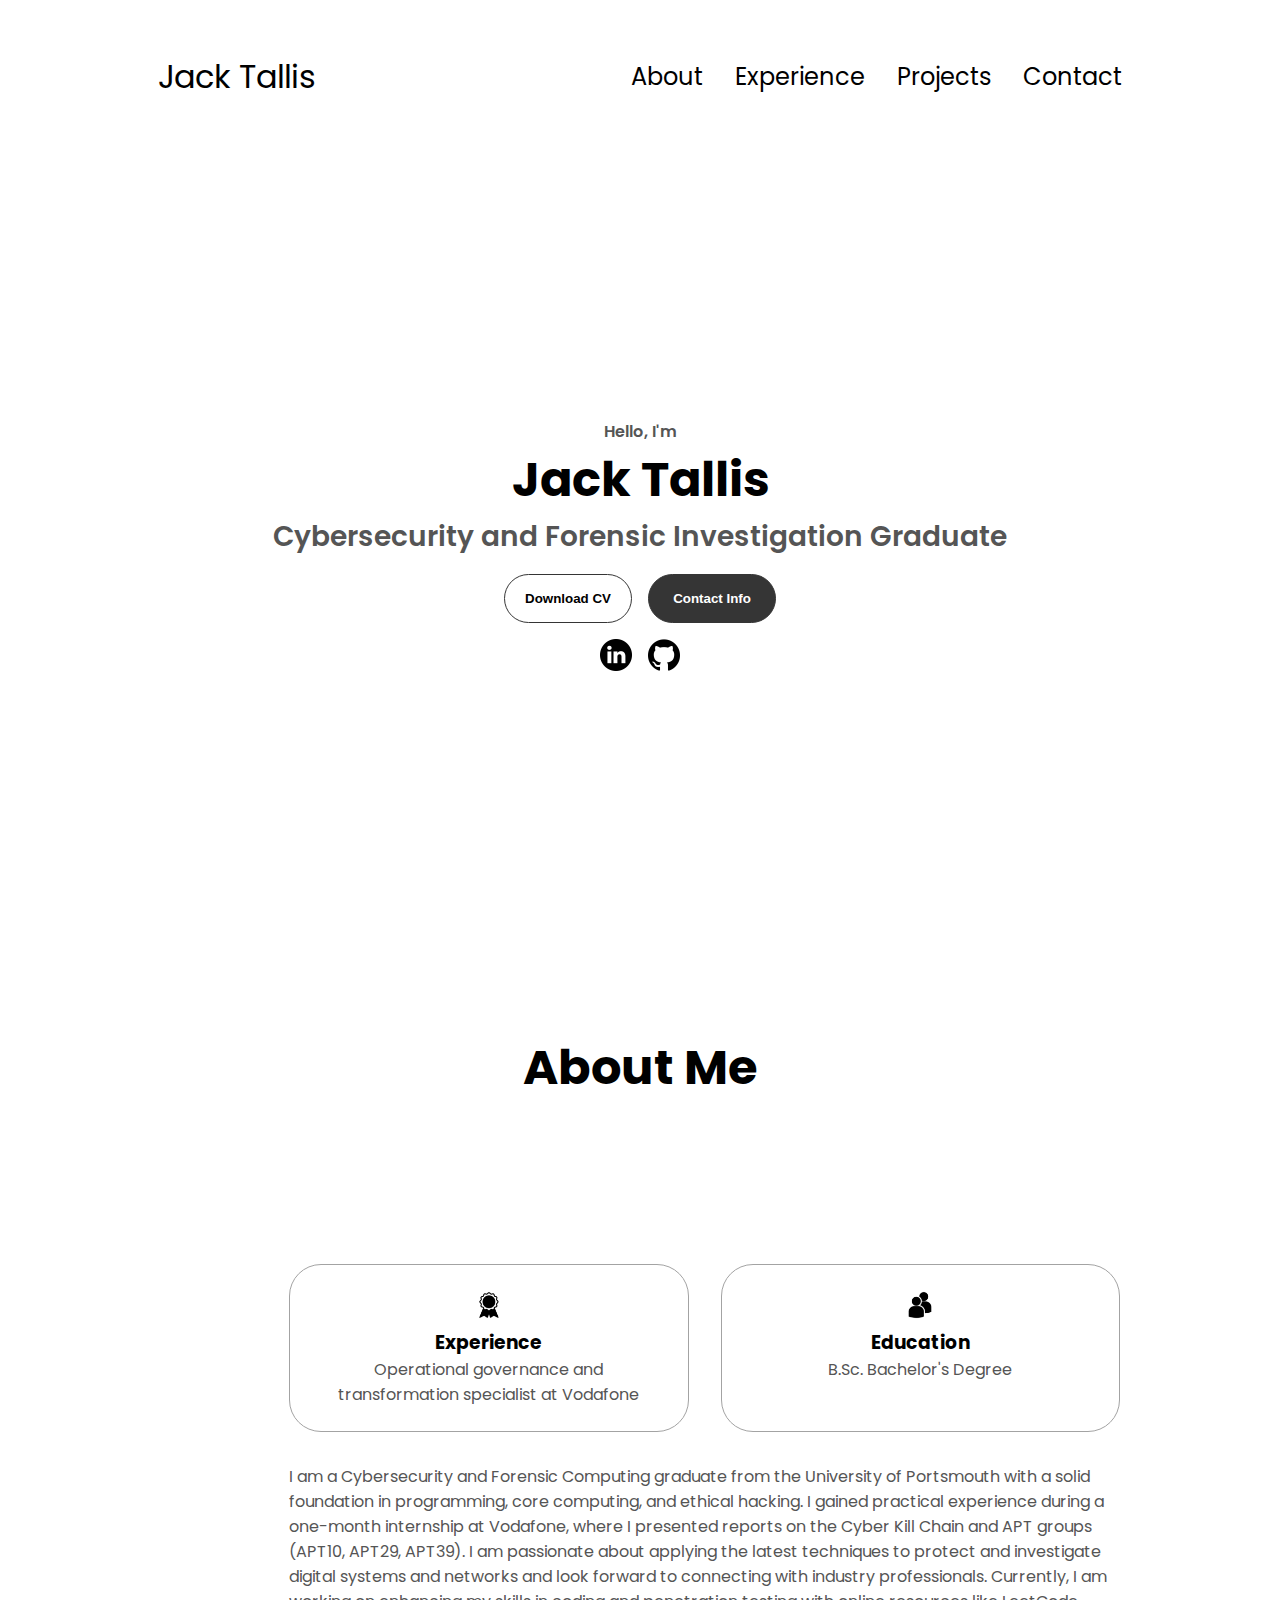
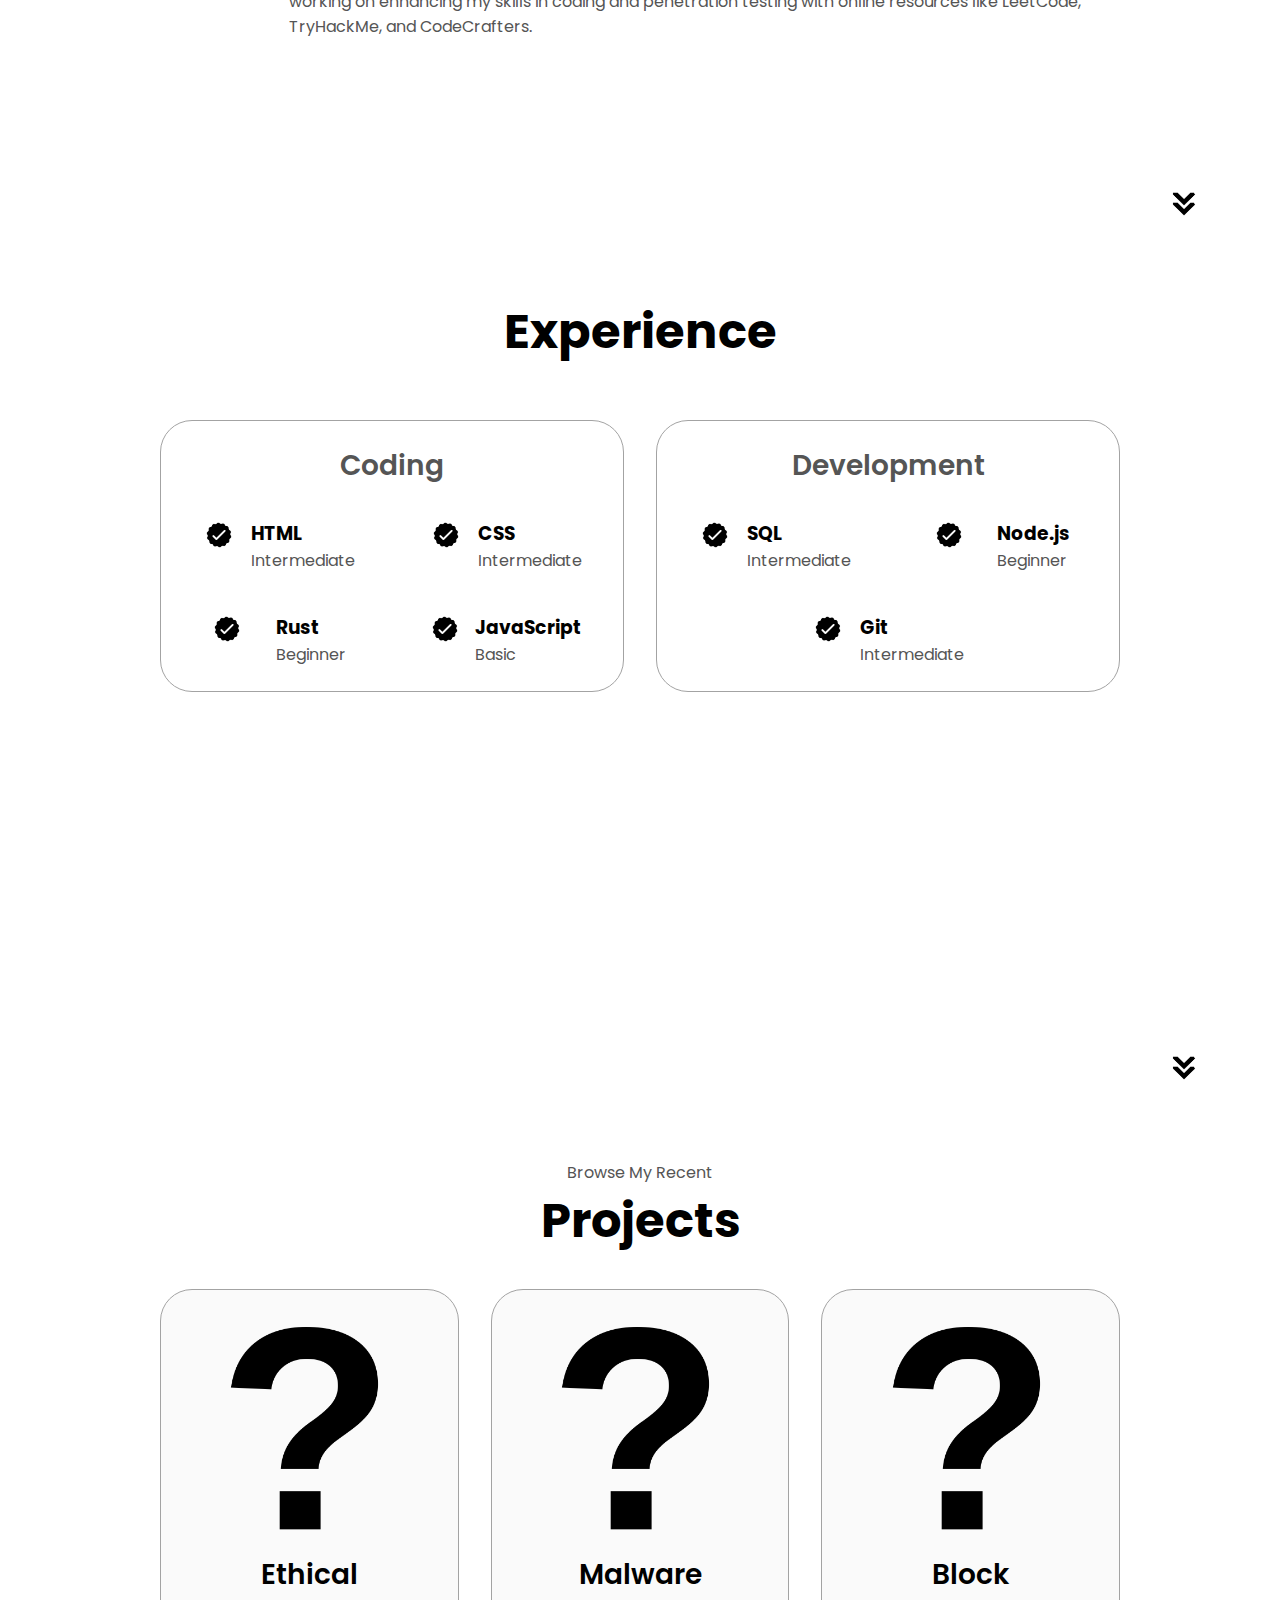
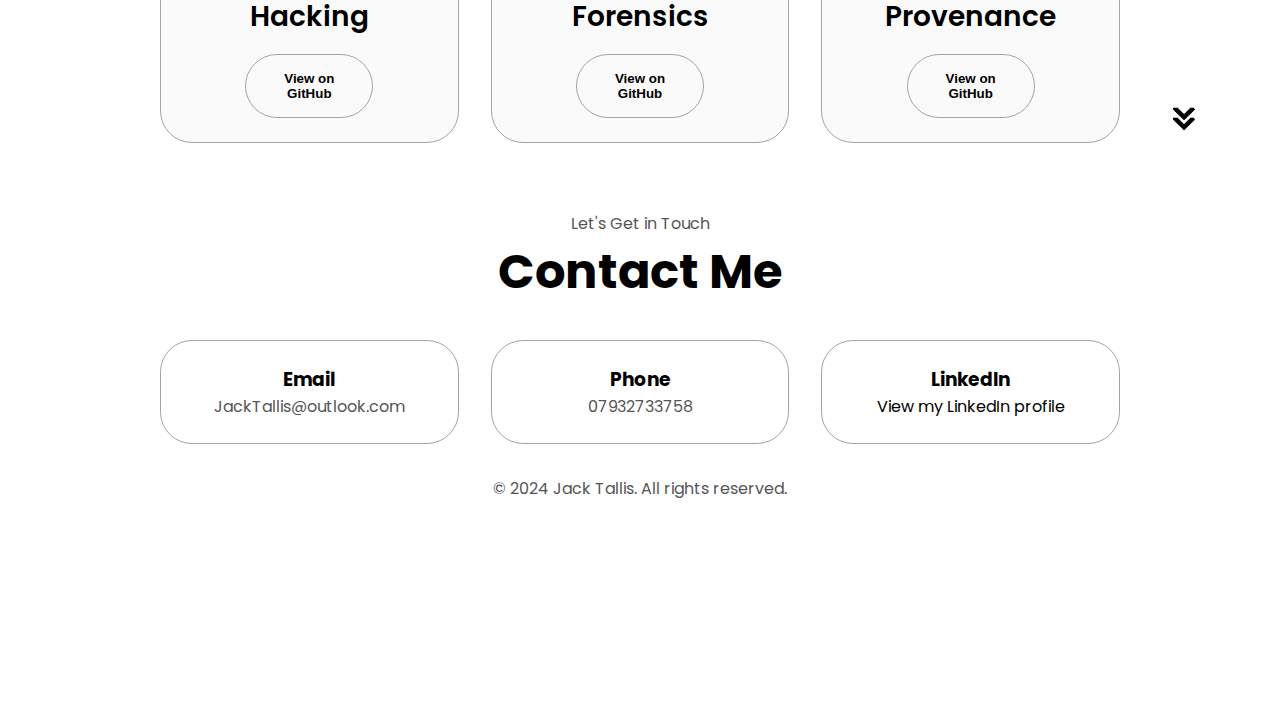
==== commit ee1269a1: "Update index.html" ====
--- a/index.html
+++ b/index.html
@@ -214,7 +214,7 @@
           </div>
           <div class="details-container">
             <h3>Phone</h3>
-            <p>07460 786581</p>
+            <p>07932733758</p>
           </div>
           <div class="details-container">
             <h3>LinkedIn</h3>
--- a/style.css
+++ b/style.css
@@ -353,6 +353,12 @@
   cursor: default;
 }
 
+.badge-container {
+  margin-top: 20px; /* Adjust the margin as needed */
+  text-align: right; /* Center the badge */
+}
+
+
 /* PROJECTS SECTION */
 
 #projects {
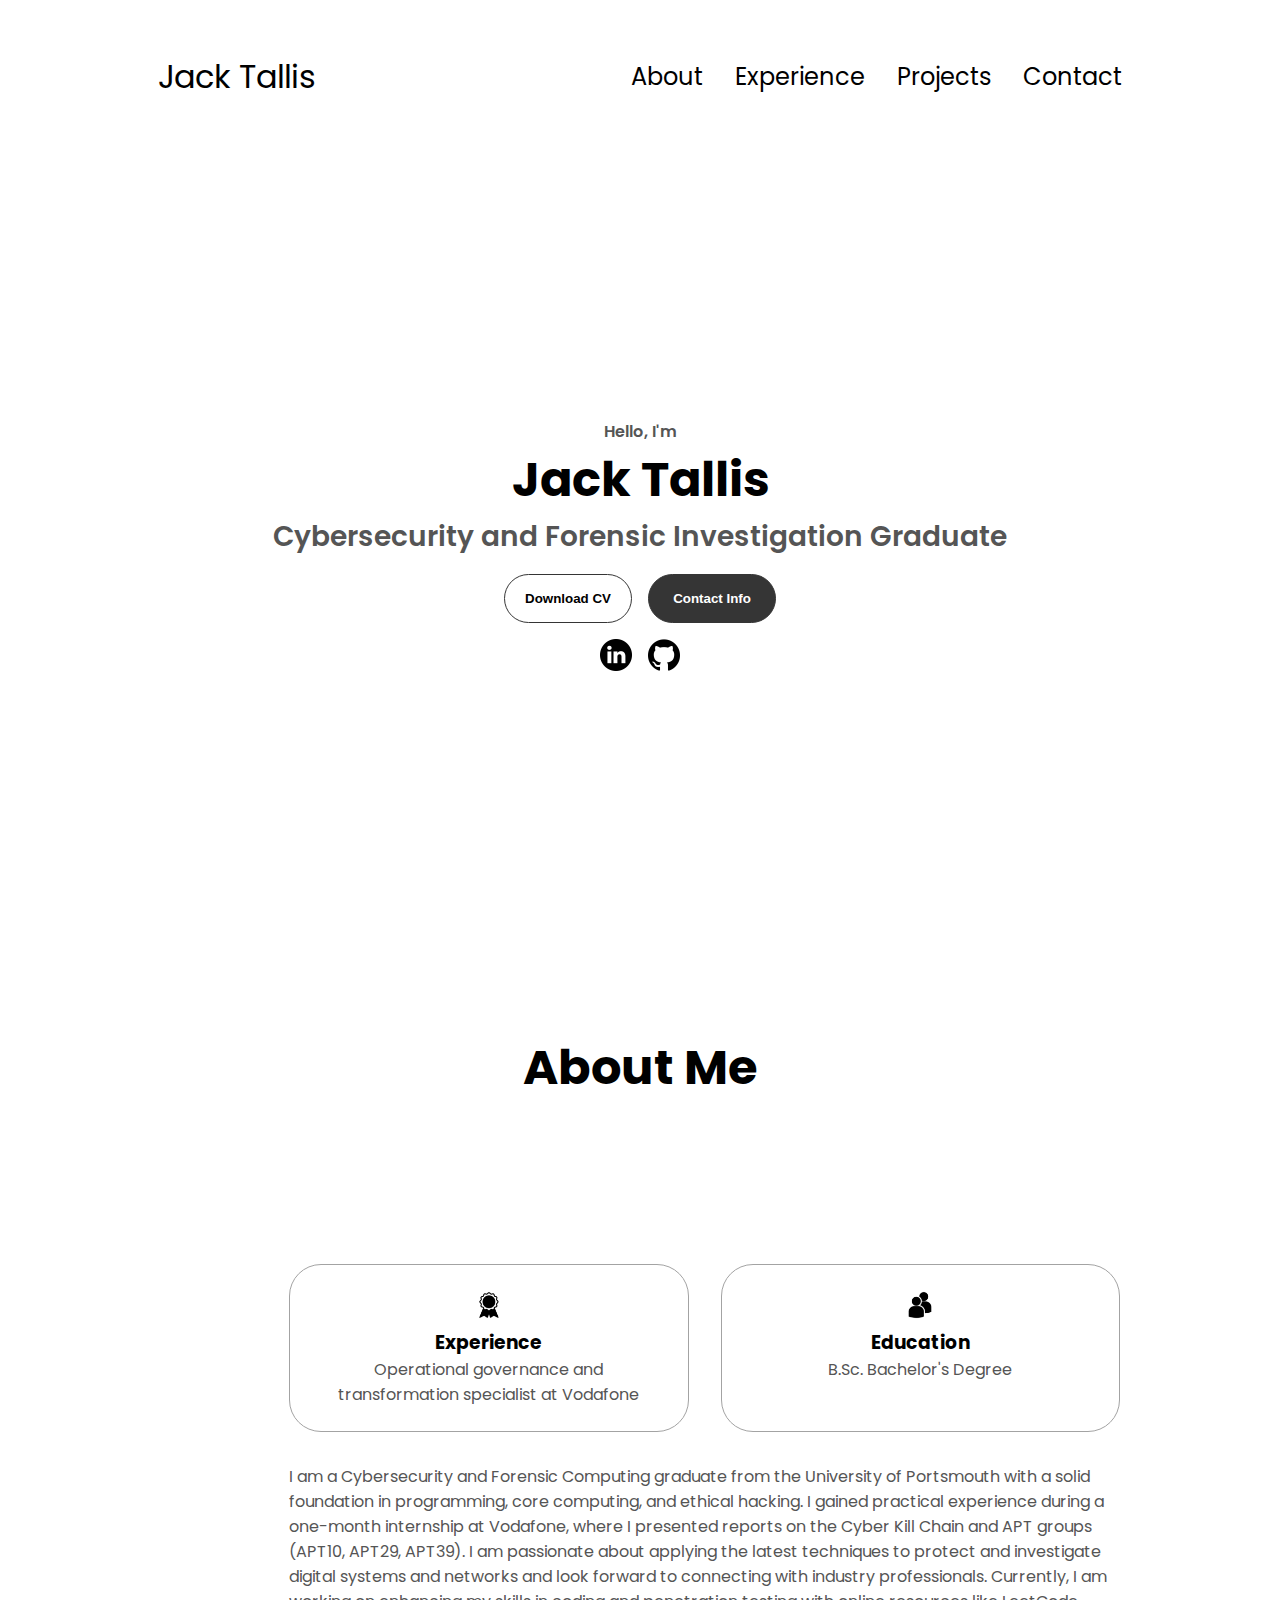
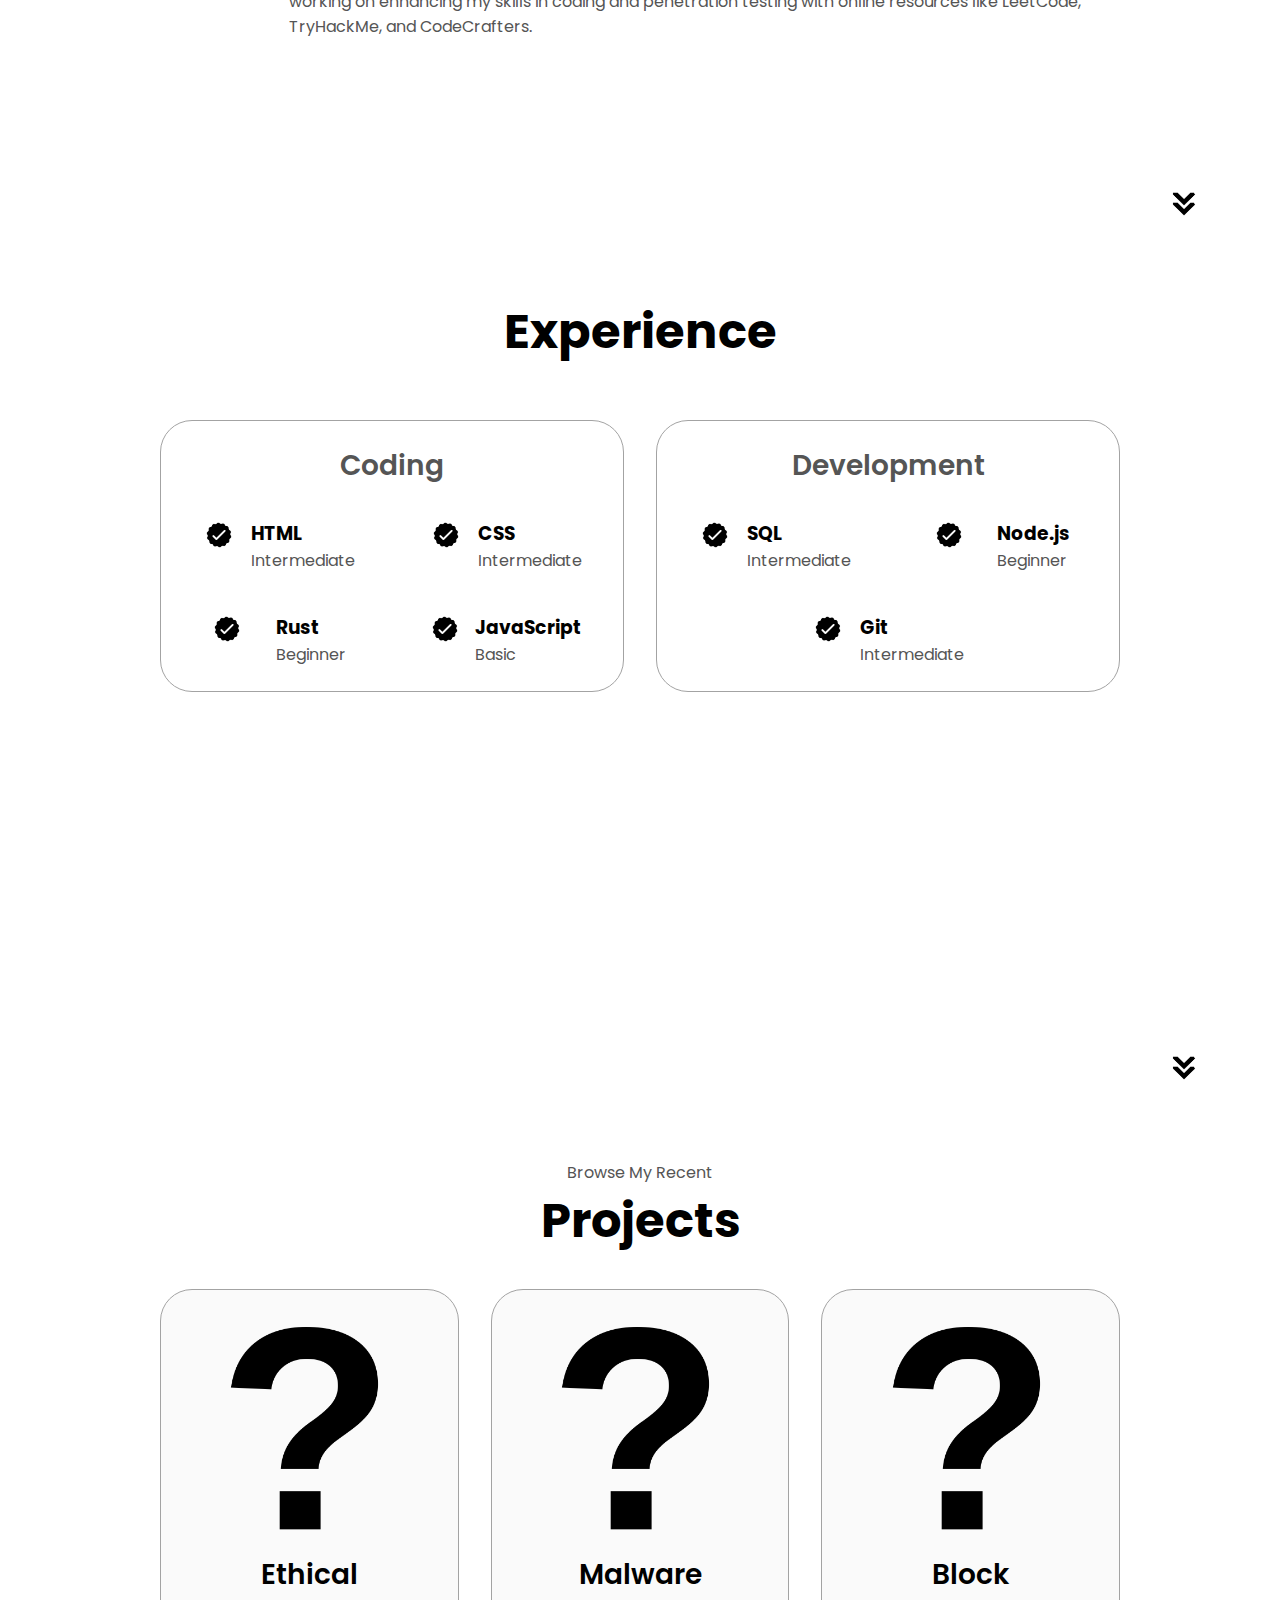
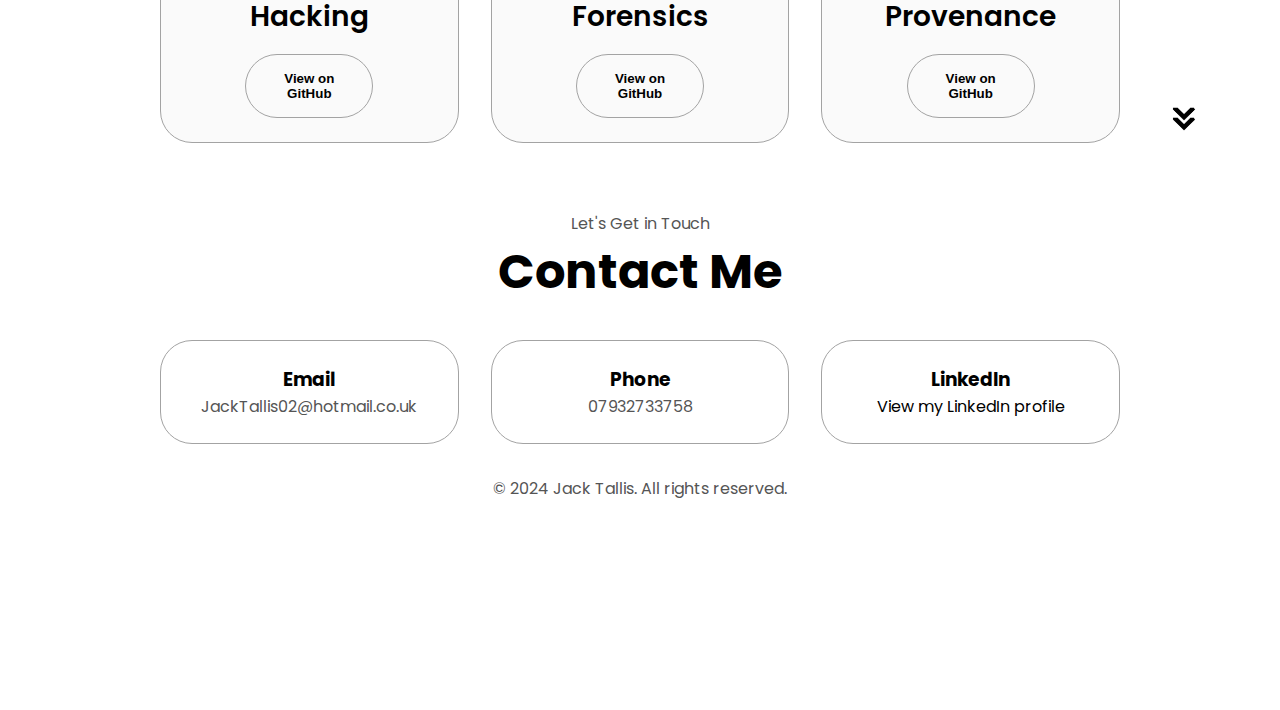
==== commit a9b554e9: "Update index.html" ====
--- a/index.html
+++ b/index.html
@@ -210,7 +210,7 @@
         <div class="about-containers">
           <div class="details-container">
             <h3>Email</h3>
-            <p>JackTallis@outlook.com</p>
+            <p>JackTallis02@hotmail.co.uk</p>
           </div>
           <div class="details-container">
             <h3>Phone</h3>
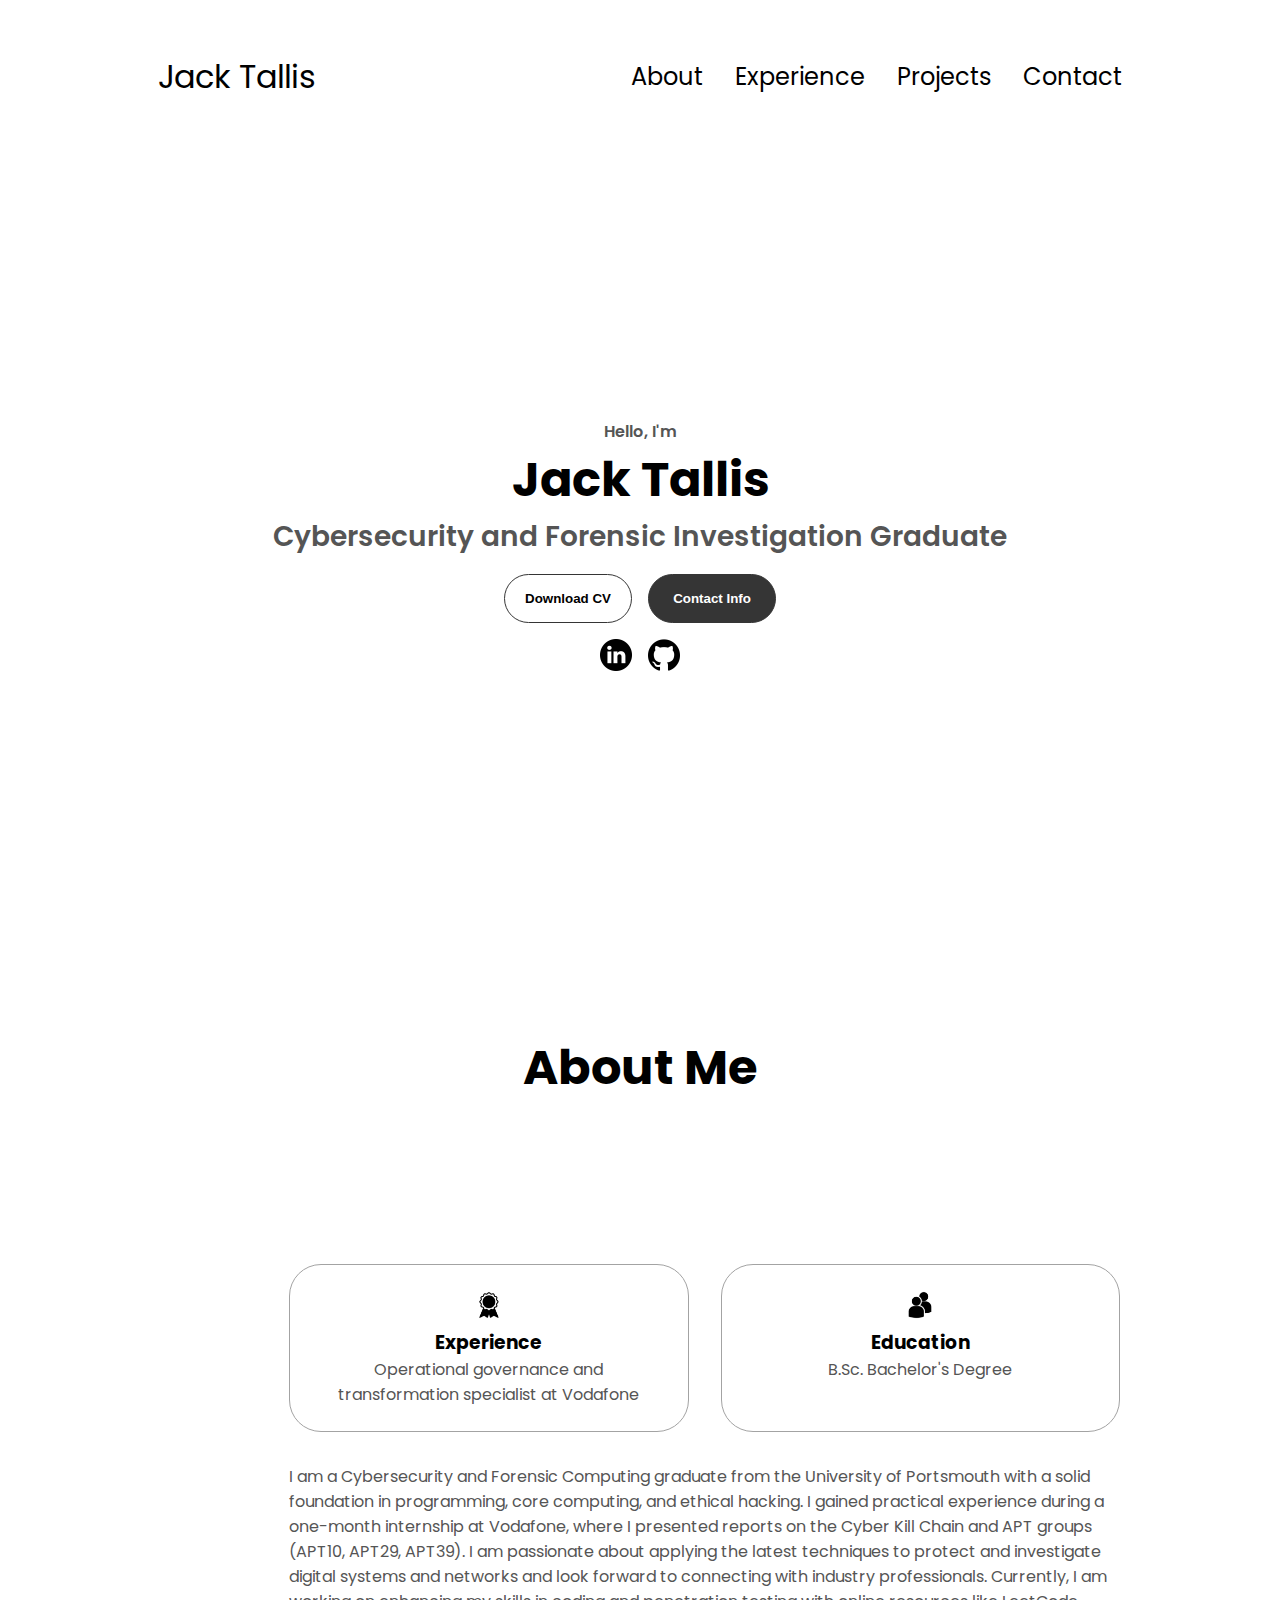
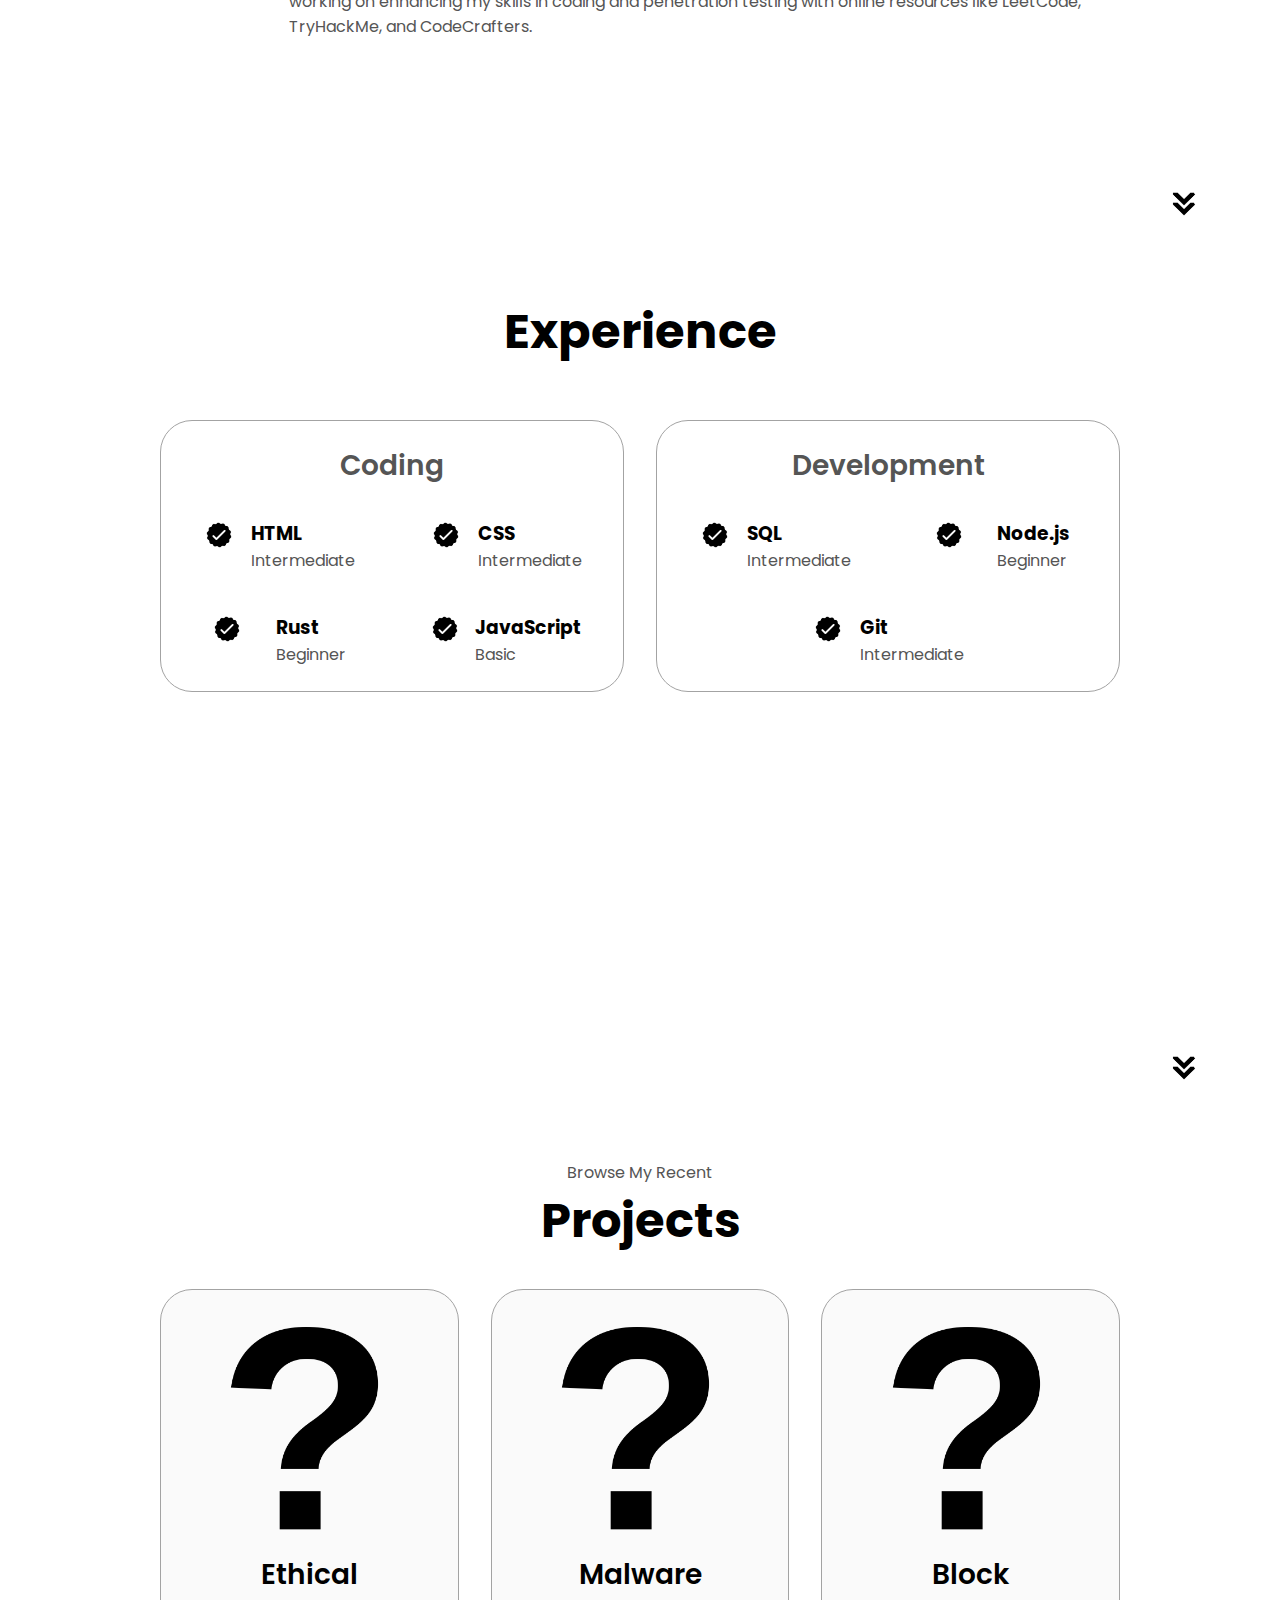
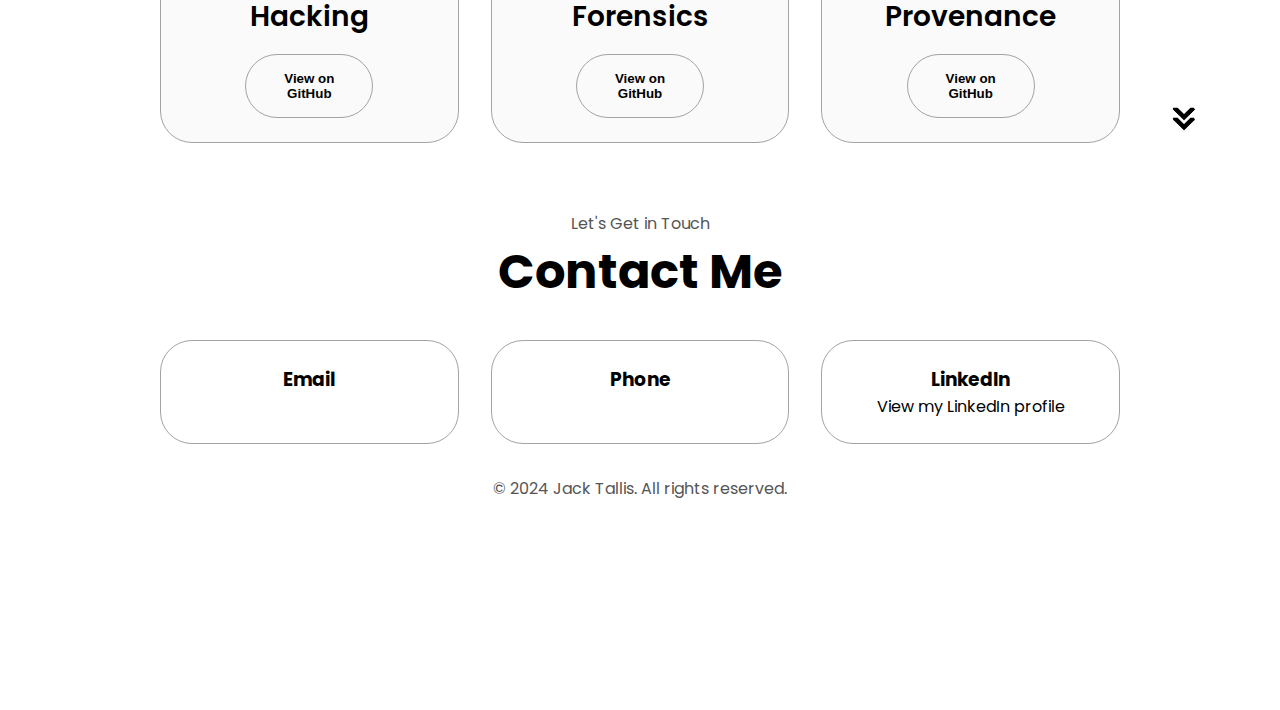
==== commit 21a80fc7: "Update index.html" ====
--- a/index.html
+++ b/index.html
@@ -210,11 +210,11 @@
         <div class="about-containers">
           <div class="details-container">
             <h3>Email</h3>
-            <p>JackTallis02@hotmail.co.uk</p>
+            <p></p>
           </div>
           <div class="details-container">
             <h3>Phone</h3>
-            <p>07932733758</p>
+            <p></p>
           </div>
           <div class="details-container">
             <h3>LinkedIn</h3>
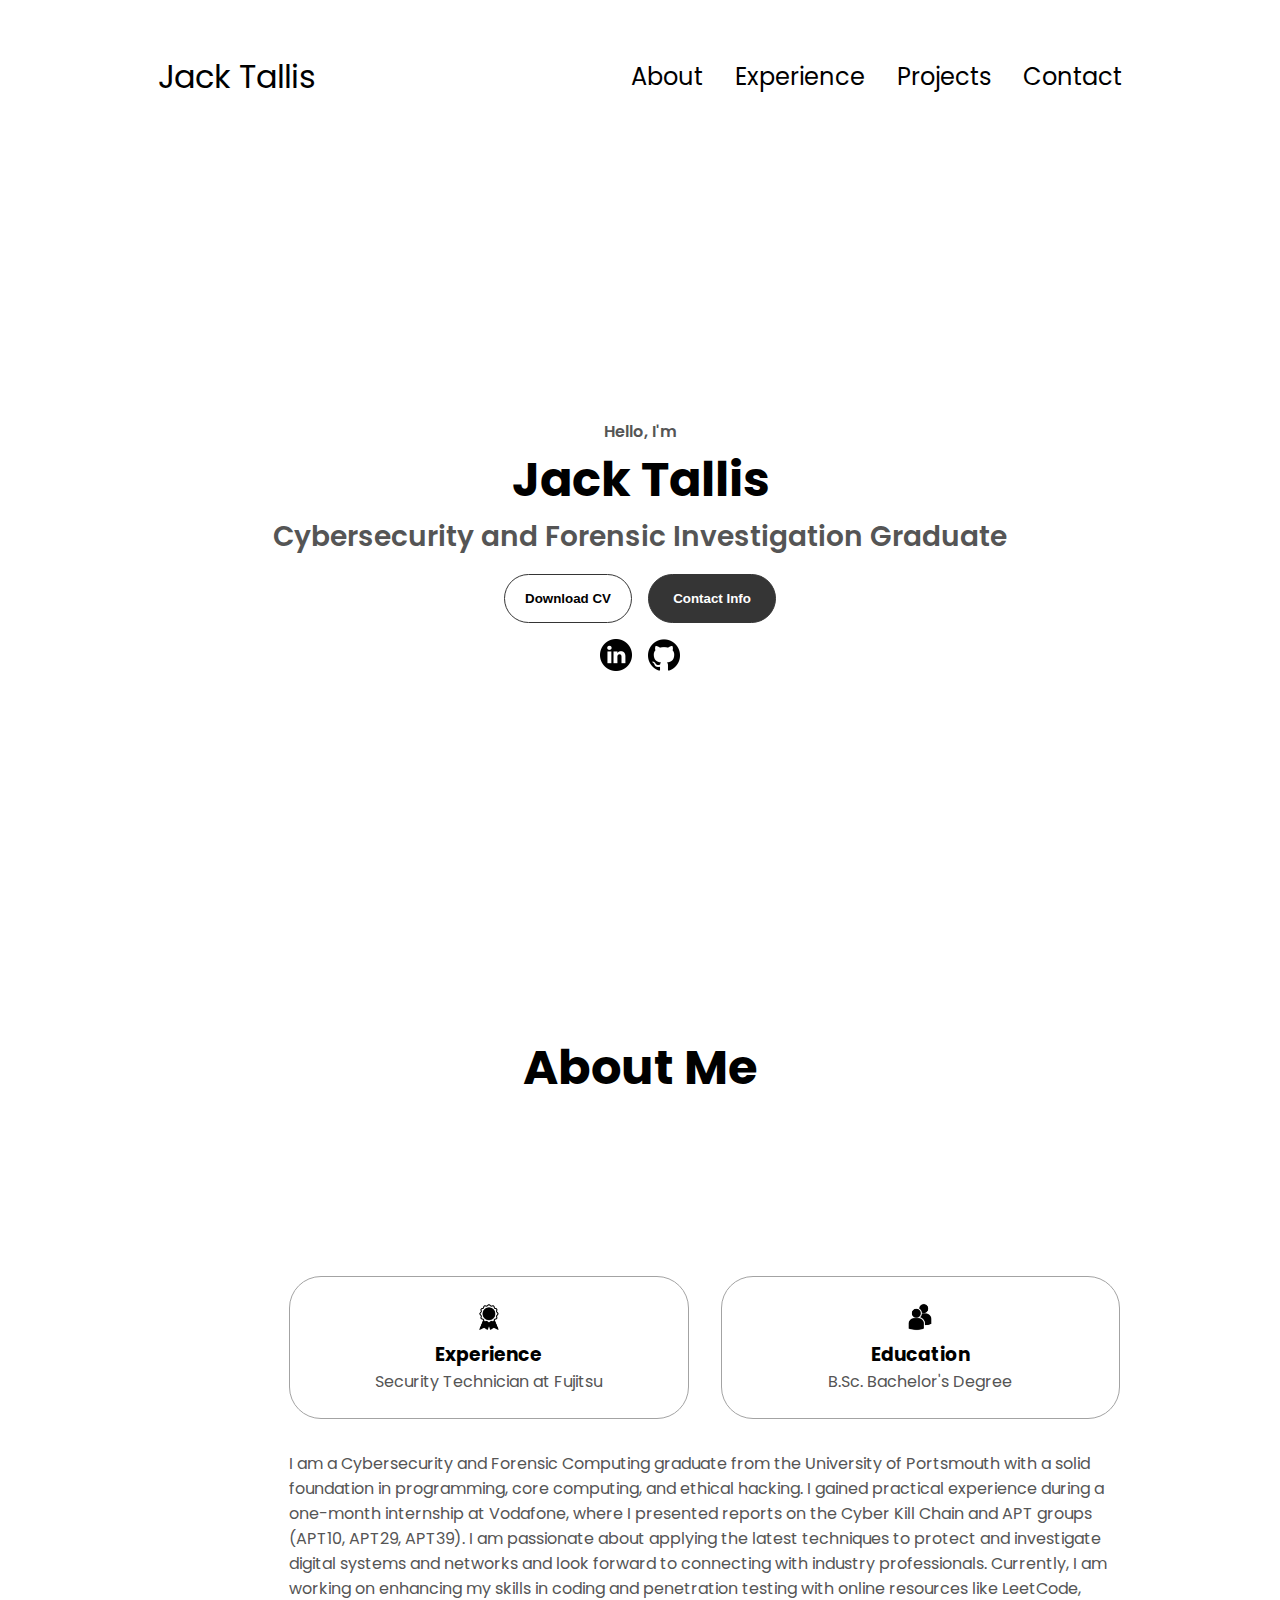
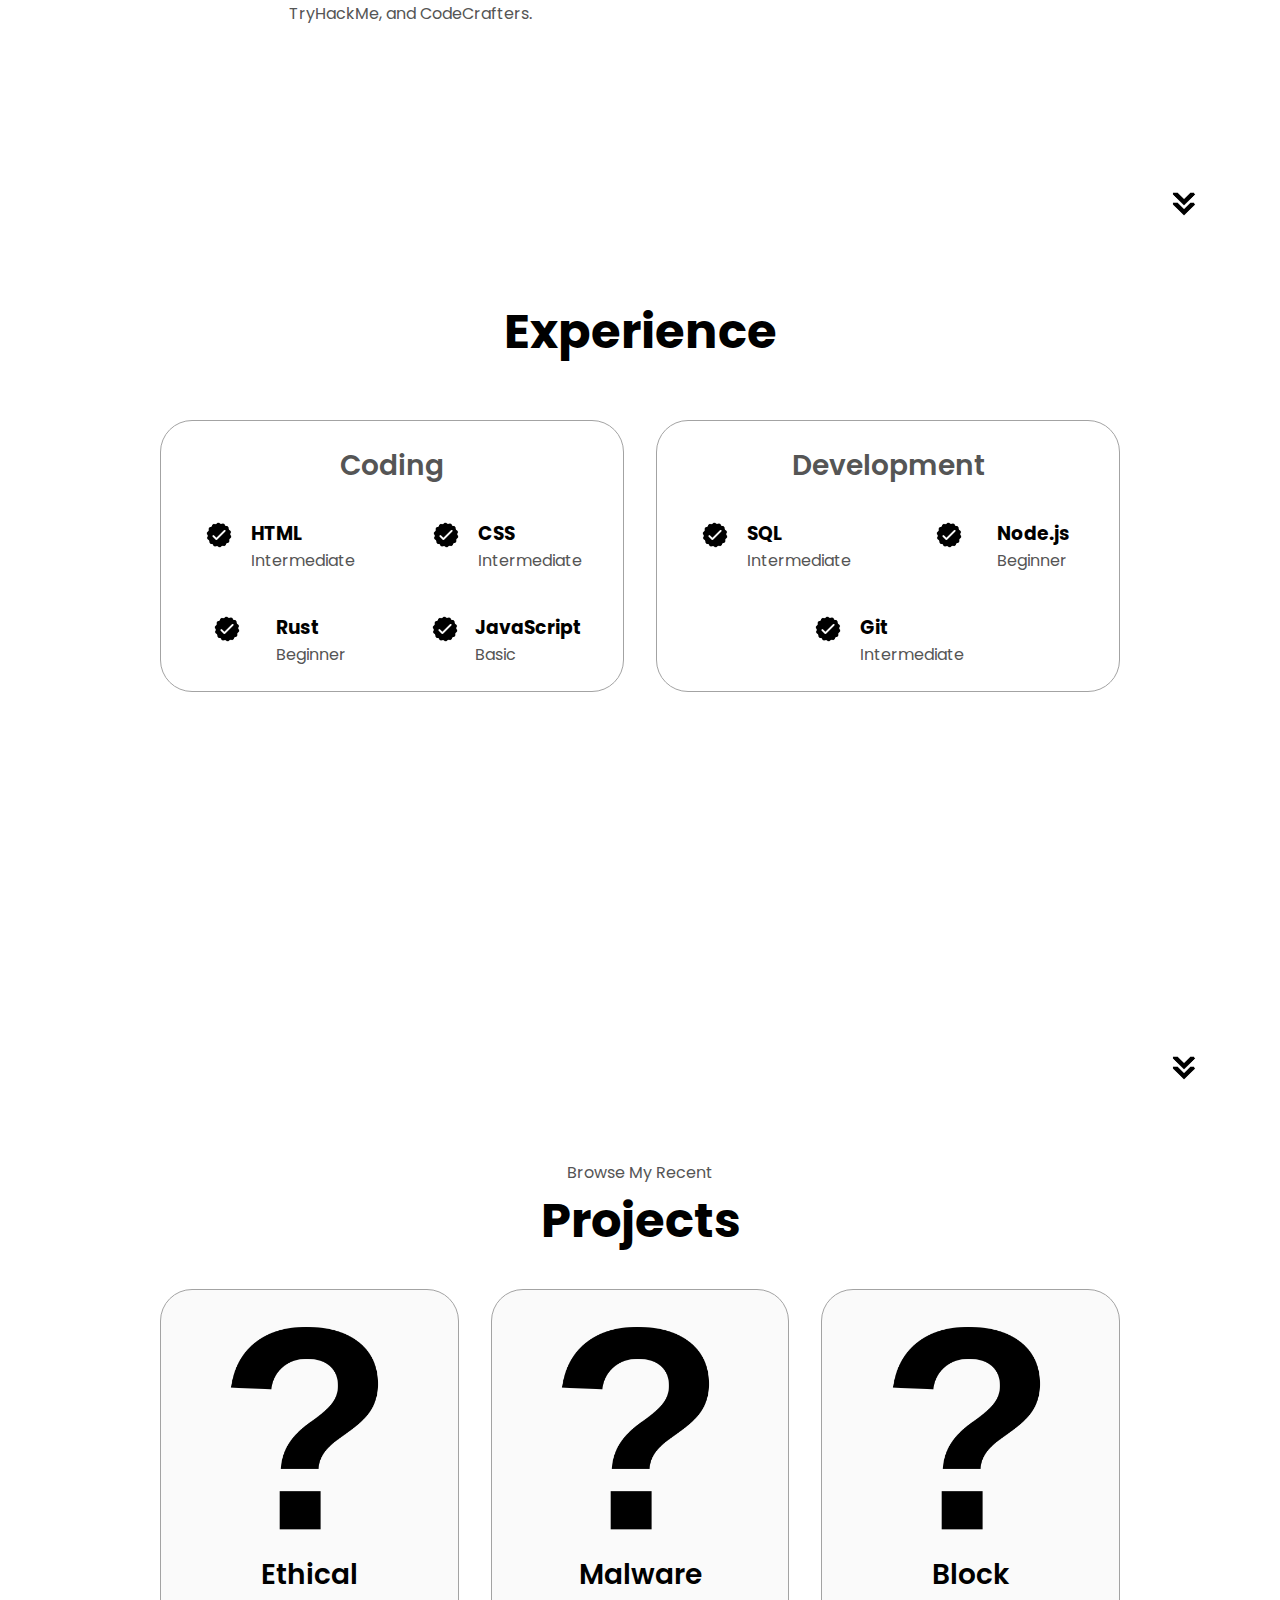
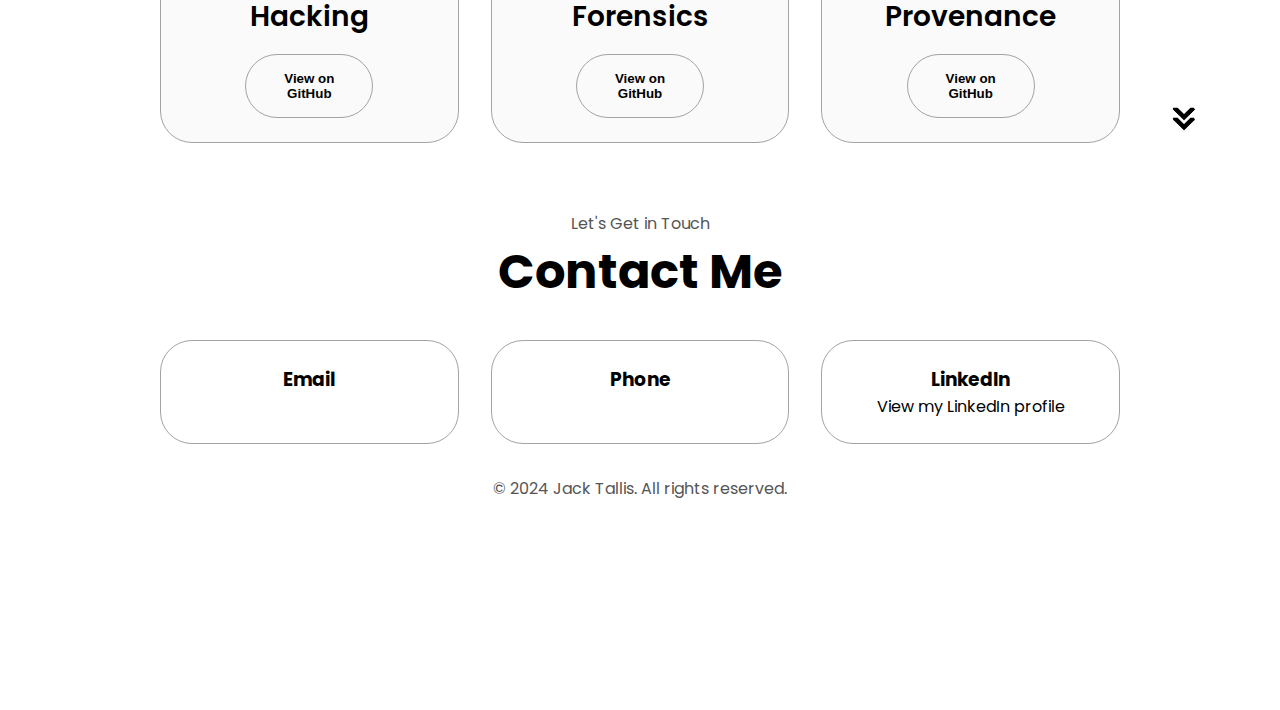
==== commit c02e342b: "Start of the blog" ====
--- a/index.html
+++ b/index.html
@@ -69,7 +69,7 @@
             <div class="details-container">
               <img src="./assets/experience.png" alt="Experience icon" class="icon" />
               <h3>Experience</h3>
-              <p>Operational governance and transformation specialist at Vodafone</p>
+              <p>Security Technician at Fujitsu</p>
             </div>
             <div class="details-container">
               <img src="./assets/education.png" alt="Education icon" class="icon" />
@@ -182,7 +182,7 @@
             </div>
             <h2 class="experience-sub-title project-title">Malware Forensics</h2>
             <div class="btn-container">
-              <button class="btn btn-color-2 project-btn" onclick="location.href='https://github.com/JackTallis'">
+              <button class="btn btn-color-2 project-btn" onclick="location.href='malfor.html'">
                 View on GitHub
               </button>
             </div>
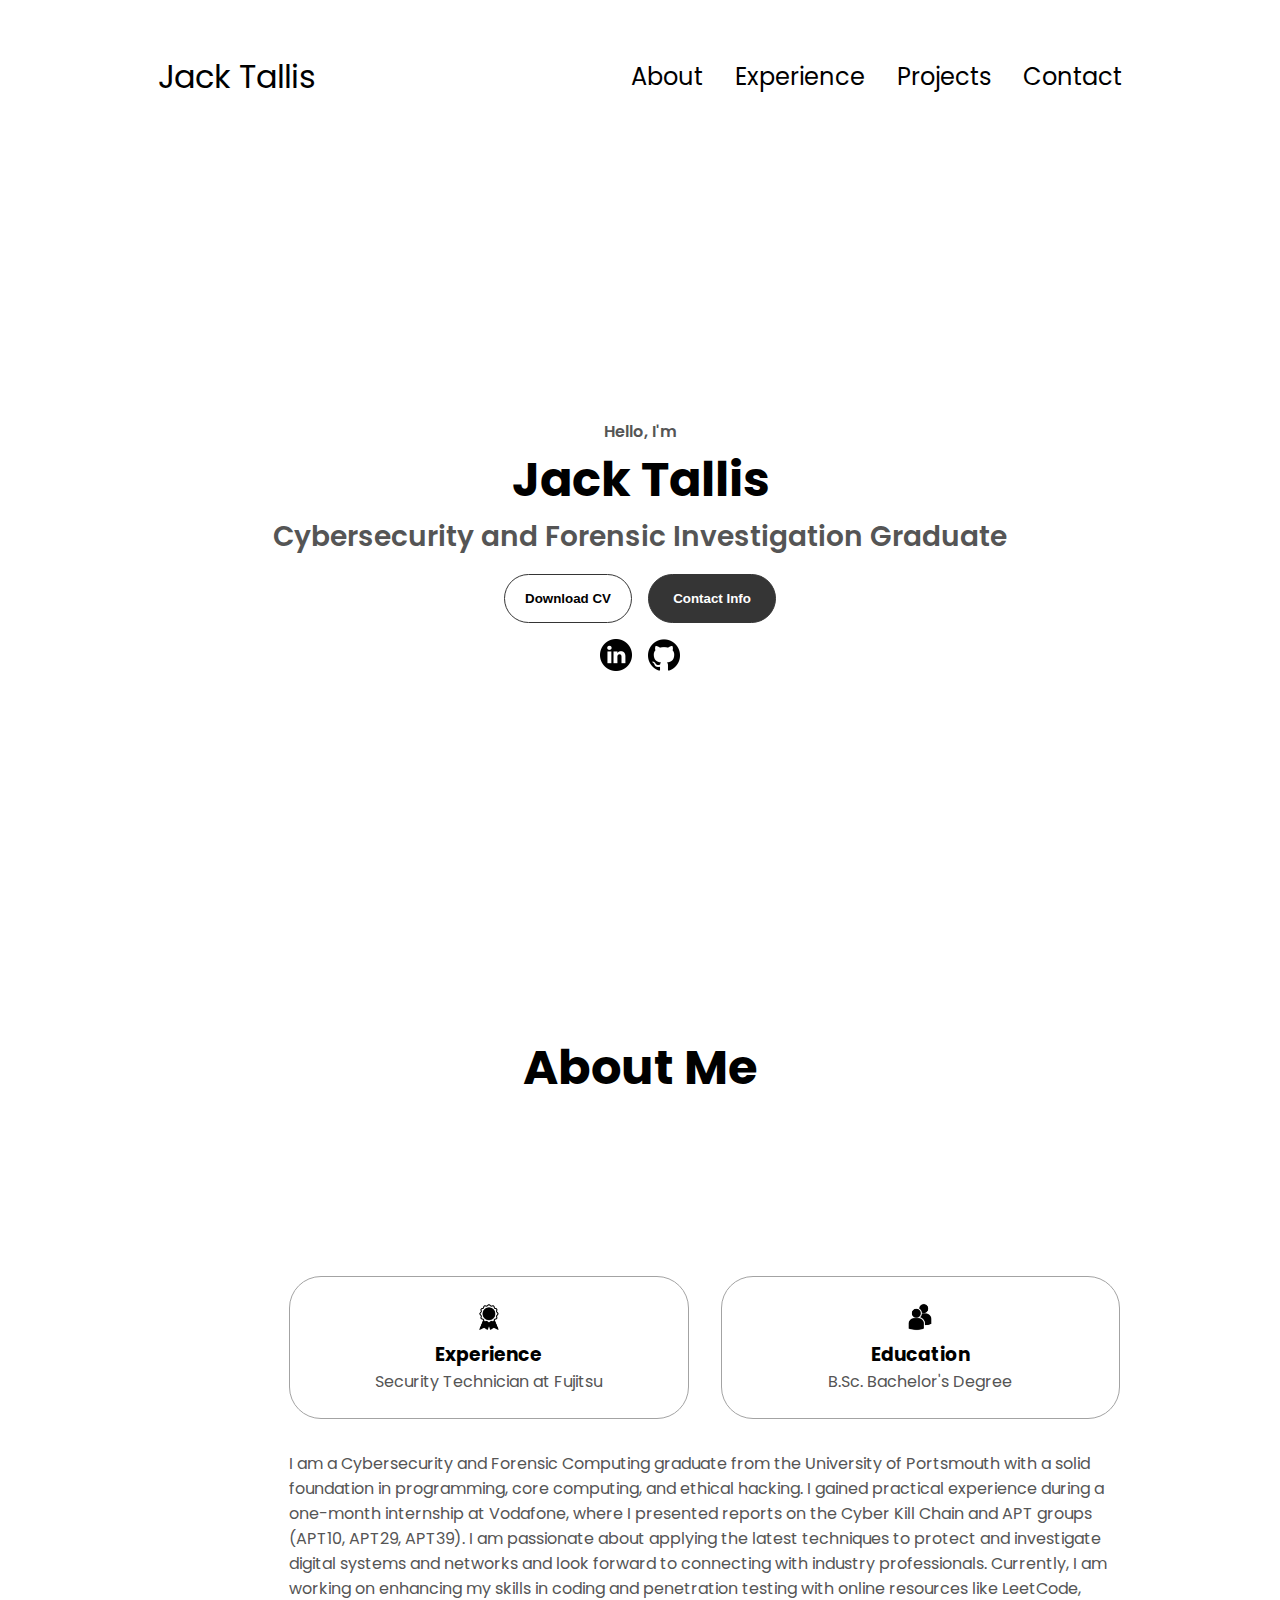
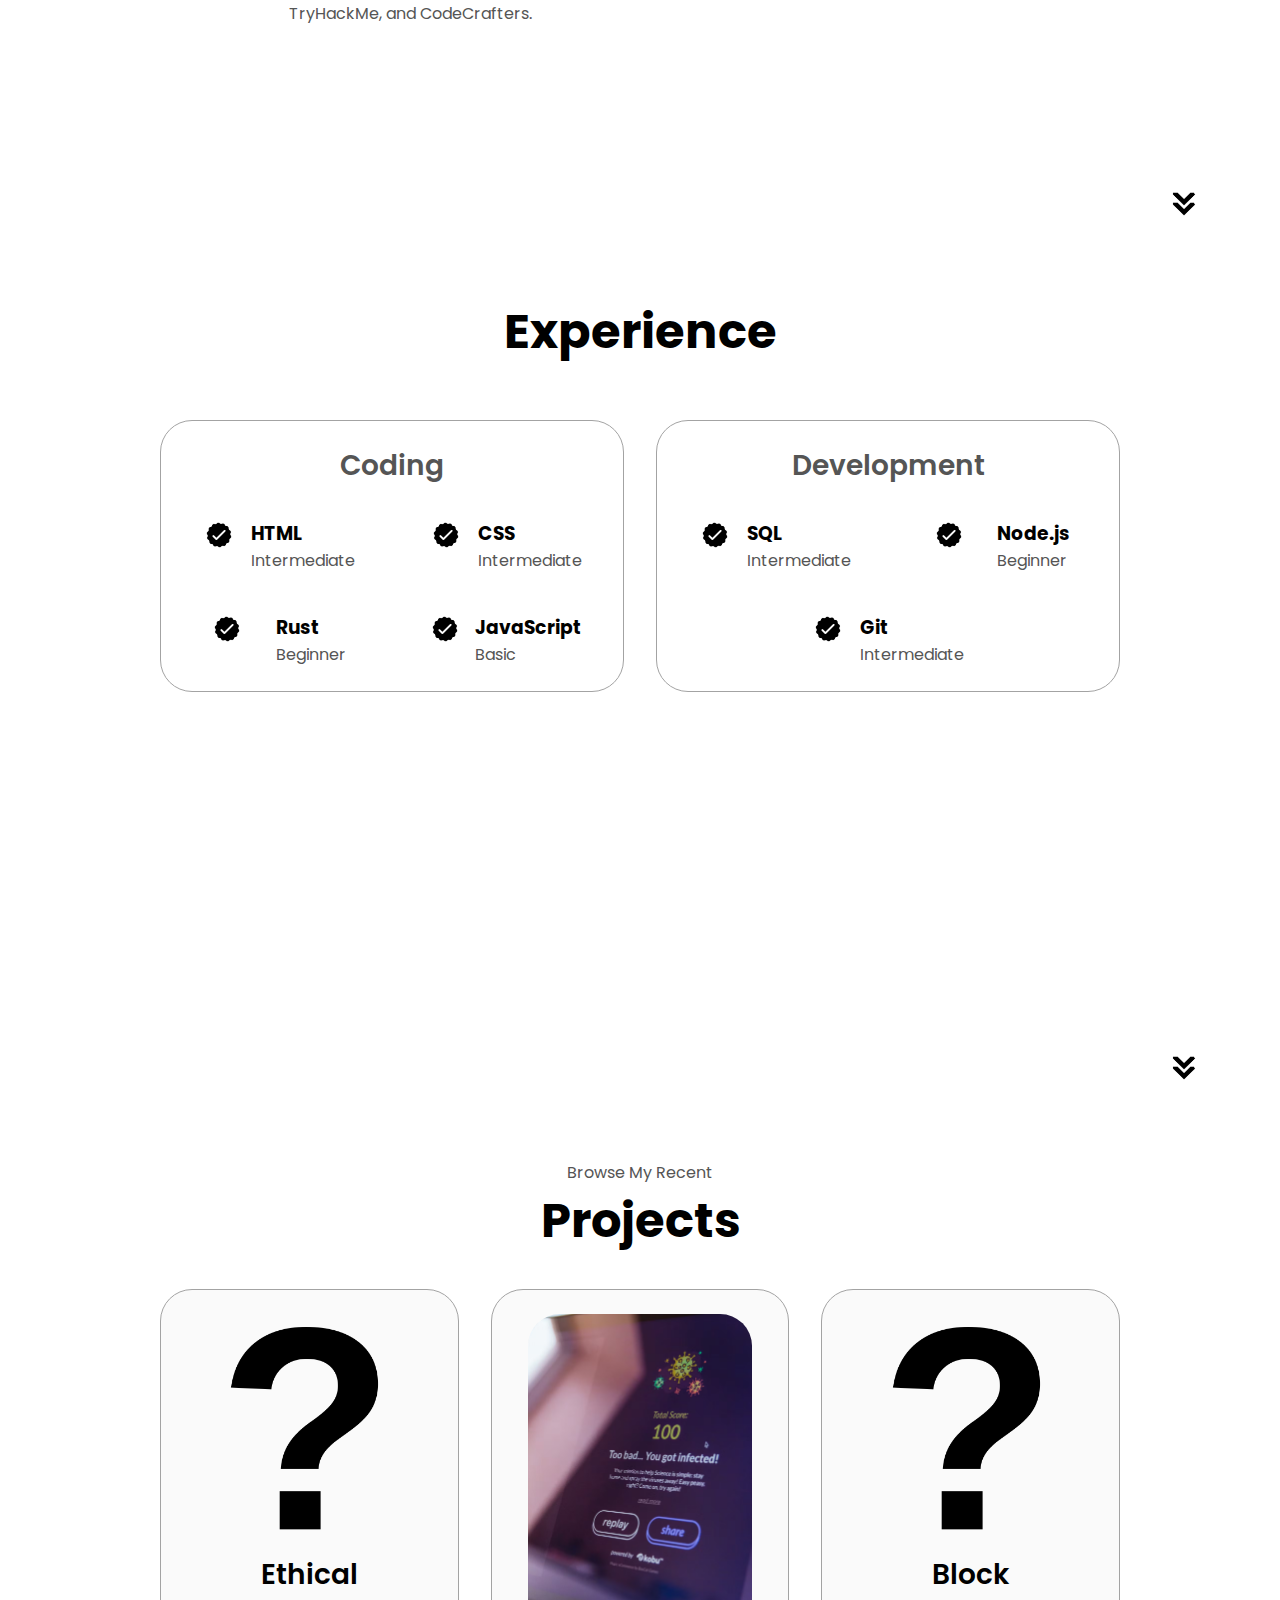
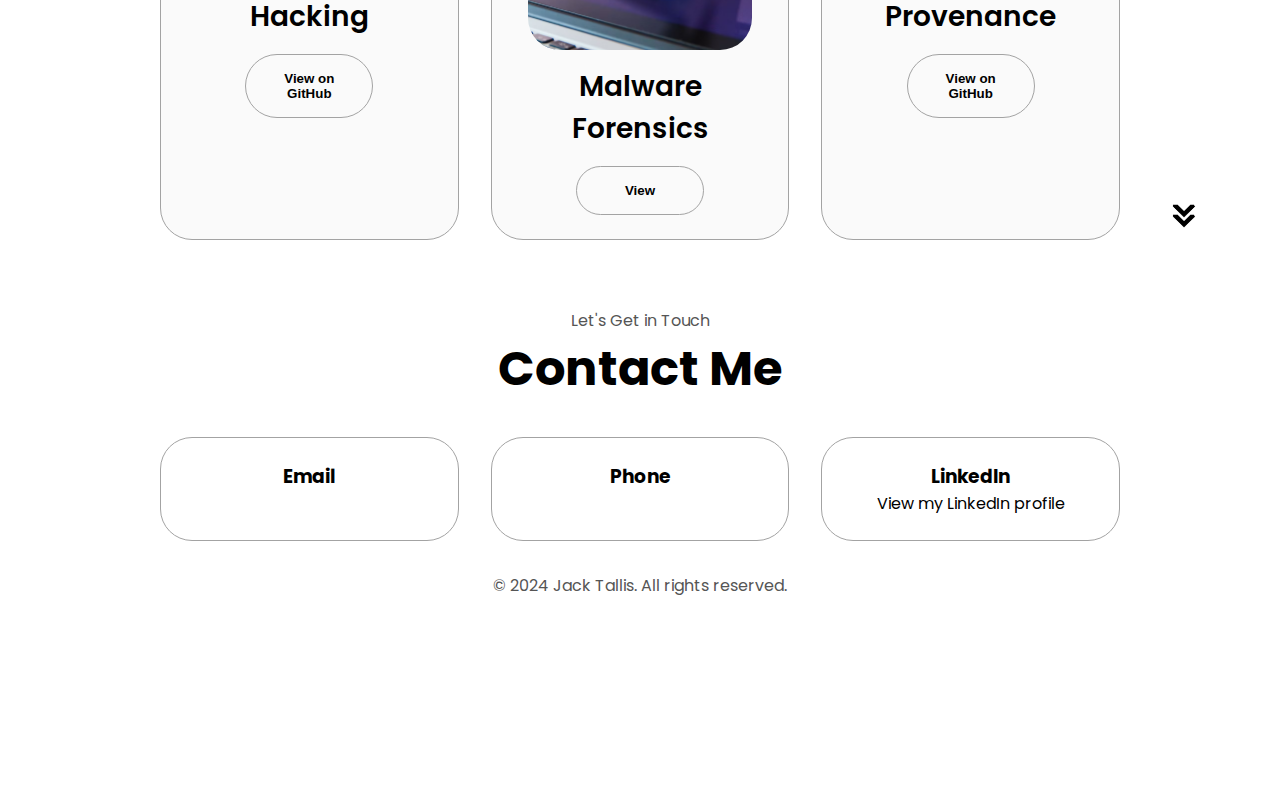
==== commit bc1c4267: "Image" ====
--- a/index.html
+++ b/index.html
@@ -178,12 +178,12 @@
           </div>
           <div class="details-container color-container">
             <div class="article-container">
-              <img src="./assets/Question_mark_(black).svg.png" alt="Placeholder image for Project 2" class="project-img" />
+              <img src="./assets/malware 4.avif" alt="Placeholder image for Project 2" class="project-img" />
             </div>
             <h2 class="experience-sub-title project-title">Malware Forensics</h2>
             <div class="btn-container">
               <button class="btn btn-color-2 project-btn" onclick="location.href='malfor.html'">
-                View on GitHub
+                View
               </button>
             </div>
           </div>
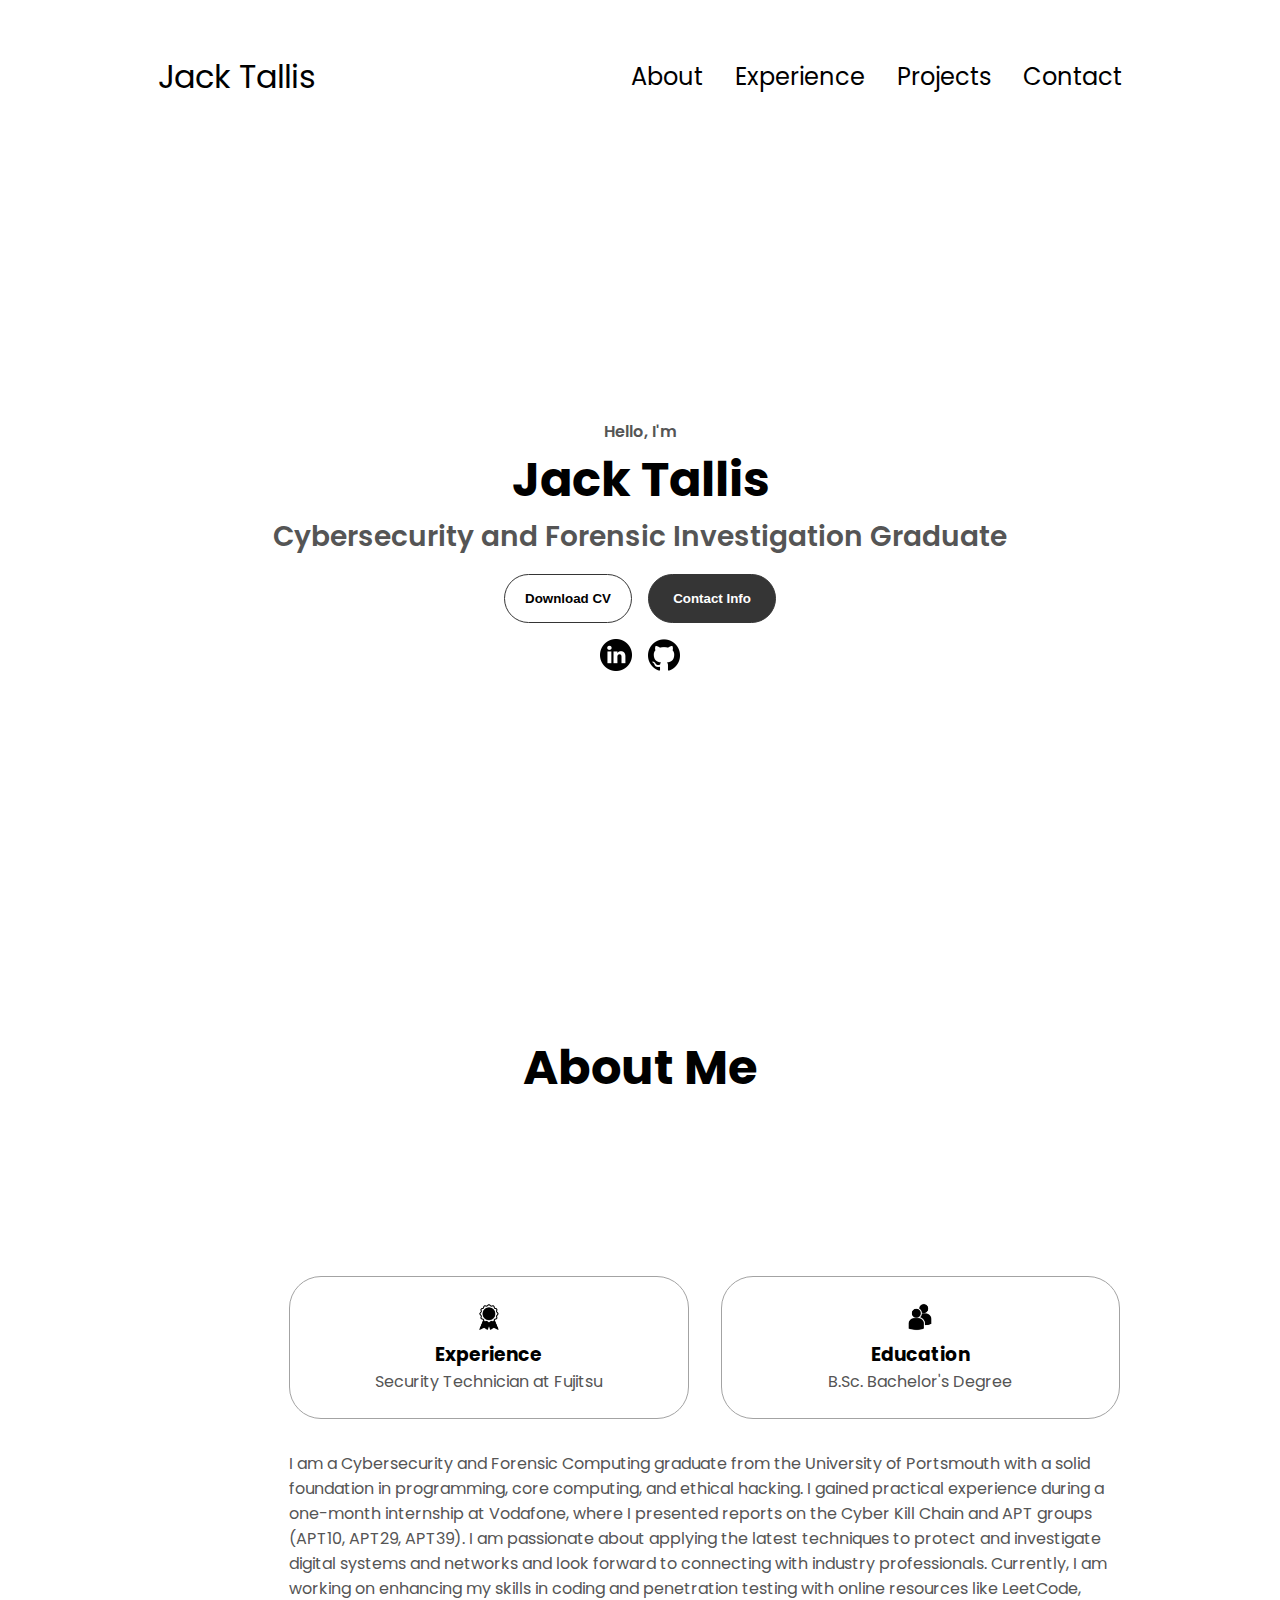
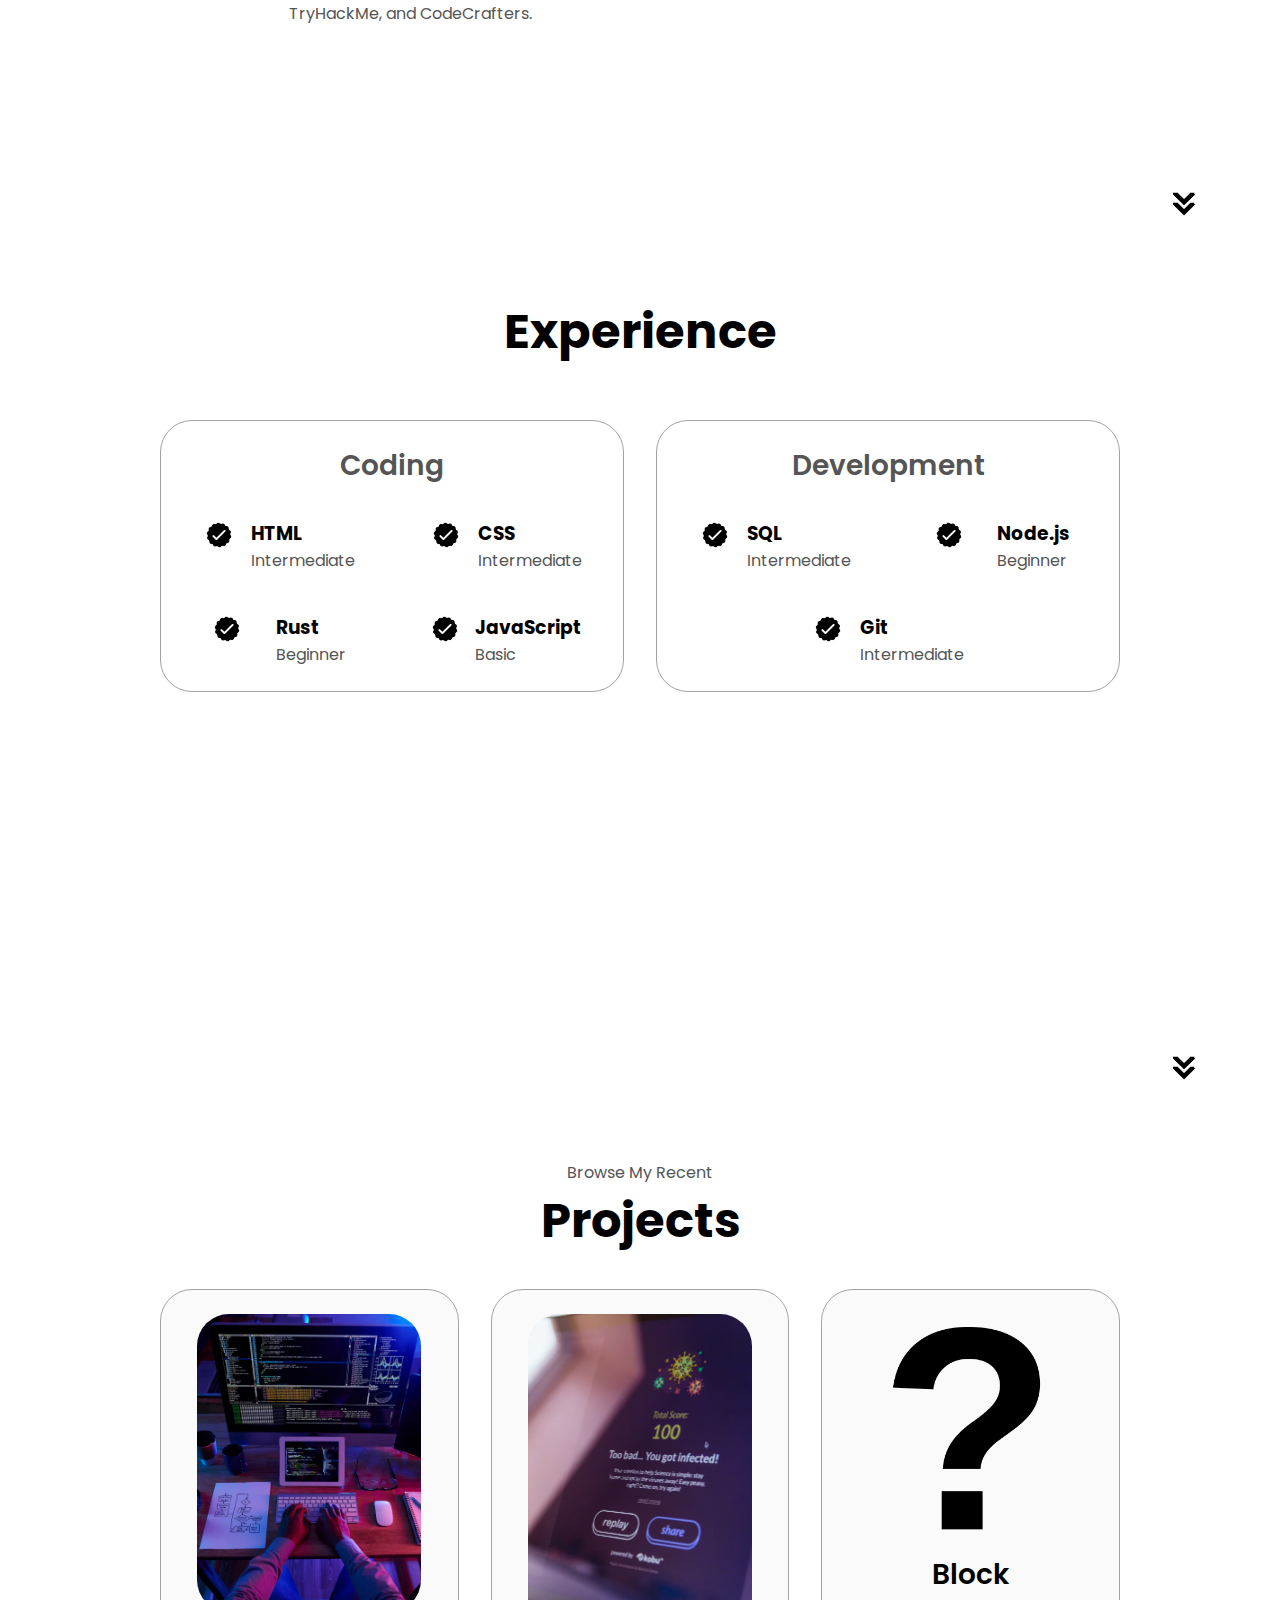
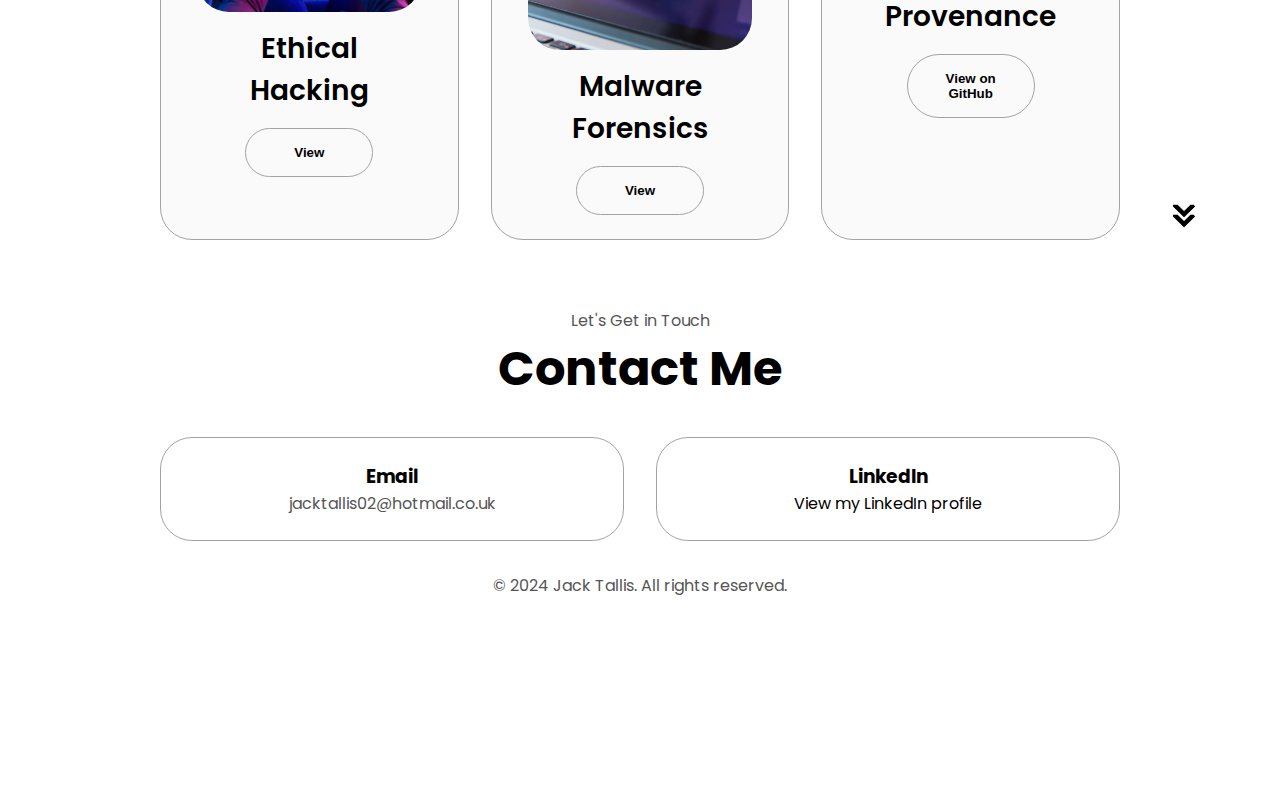
==== commit 629b9e97: "Ethical hacking" ====
--- a/index.html
+++ b/index.html
@@ -167,12 +167,12 @@
         <div class="about-containers">
           <div class="details-container color-container">
             <div class="article-container">
-              <img src="./assets/Question_mark_(black).svg.png" alt="Placeholder image for Project 1" class="project-img" />
+              <img src="./assets/top-view-unrecognizable-hacker-performing-cyberattack-night_1098-18706.jpg" alt="Placeholder image for Project 1" class="project-img" />
             </div>
             <h2 class="experience-sub-title project-title">Ethical Hacking</h2>
             <div class="btn-container">
-              <button class="btn btn-color-2 project-btn" onclick="location.href='https://github.com/JackTallis'">
-                View on GitHub
+              <button class="btn btn-color-2 project-btn" onclick="location.href='ethicalhacking.html'">
+                View
               </button>
             </div>
           </div>
@@ -210,11 +210,7 @@
         <div class="about-containers">
           <div class="details-container">
             <h3>Email</h3>
-            <p></p>
-          </div>
-          <div class="details-container">
-            <h3>Phone</h3>
-            <p></p>
+            <p>jacktallis02@hotmail.co.uk</p>
           </div>
           <div class="details-container">
             <h3>LinkedIn</h3>
